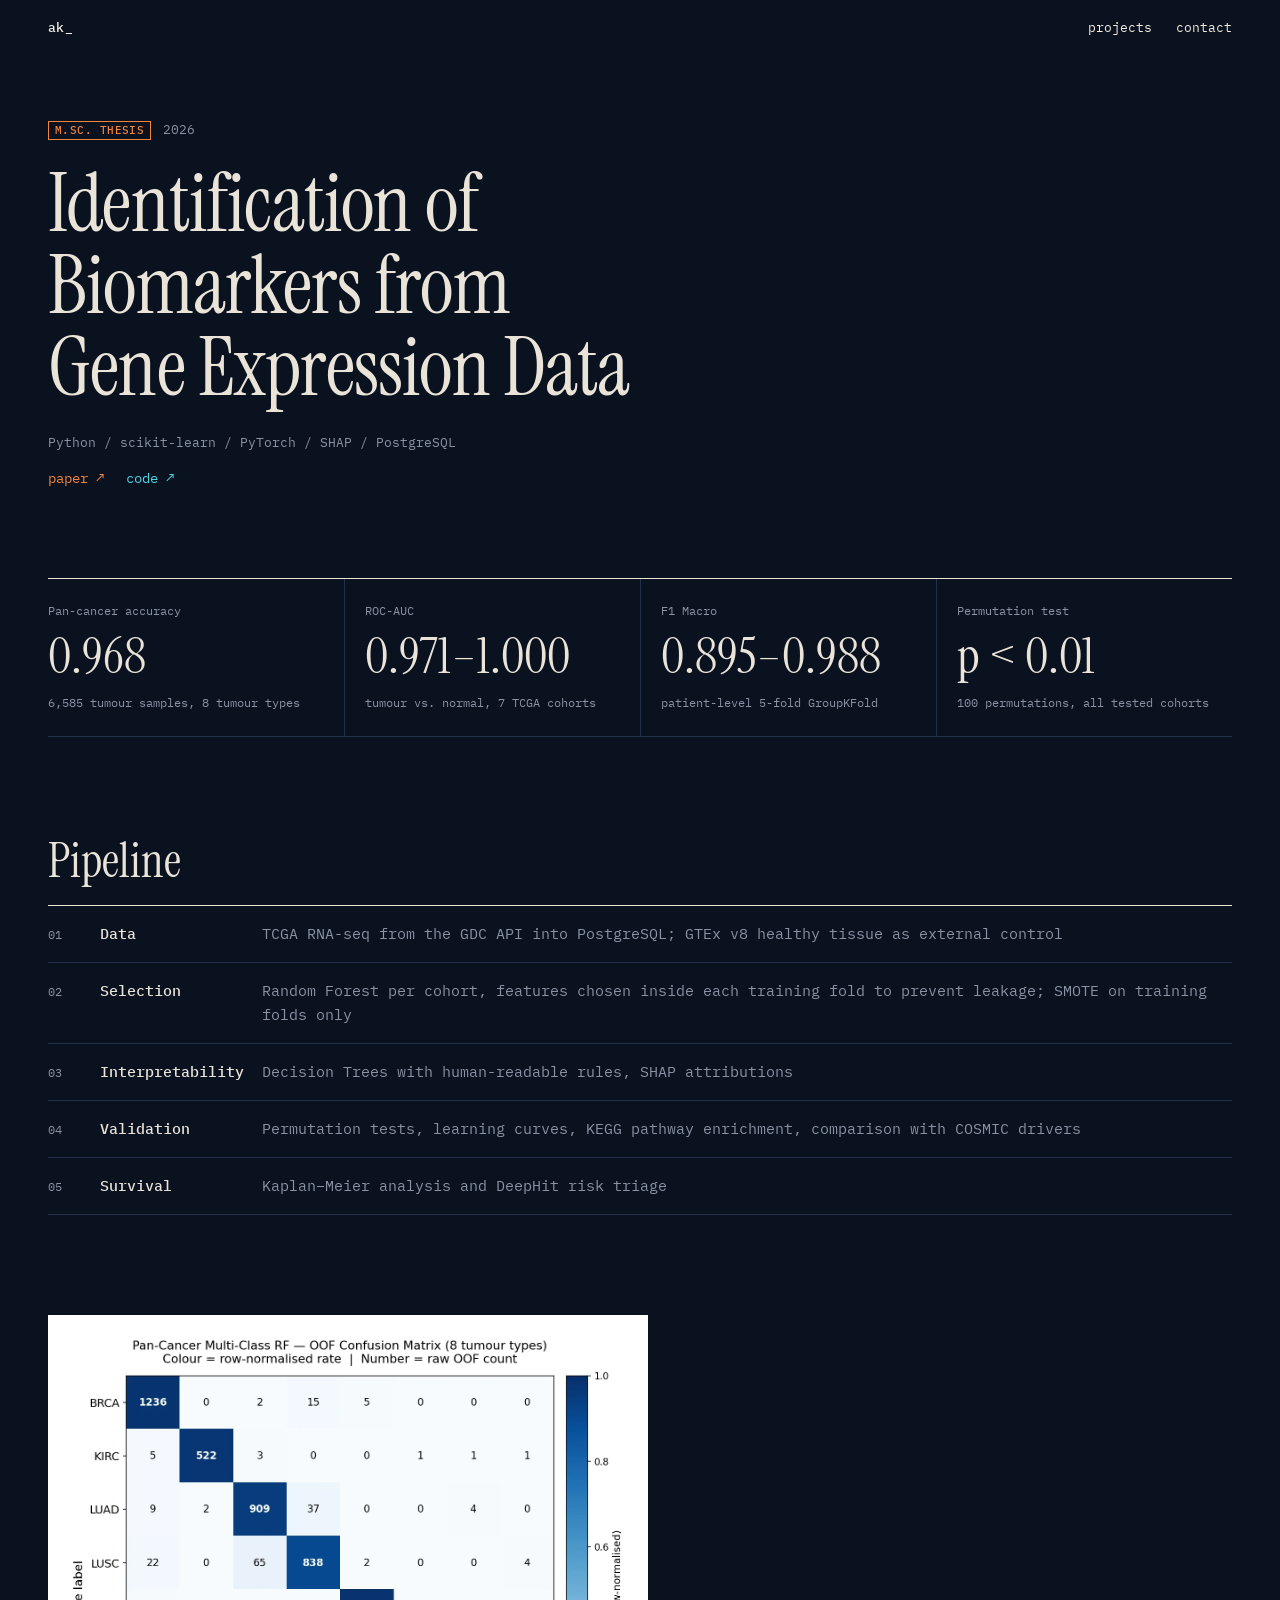
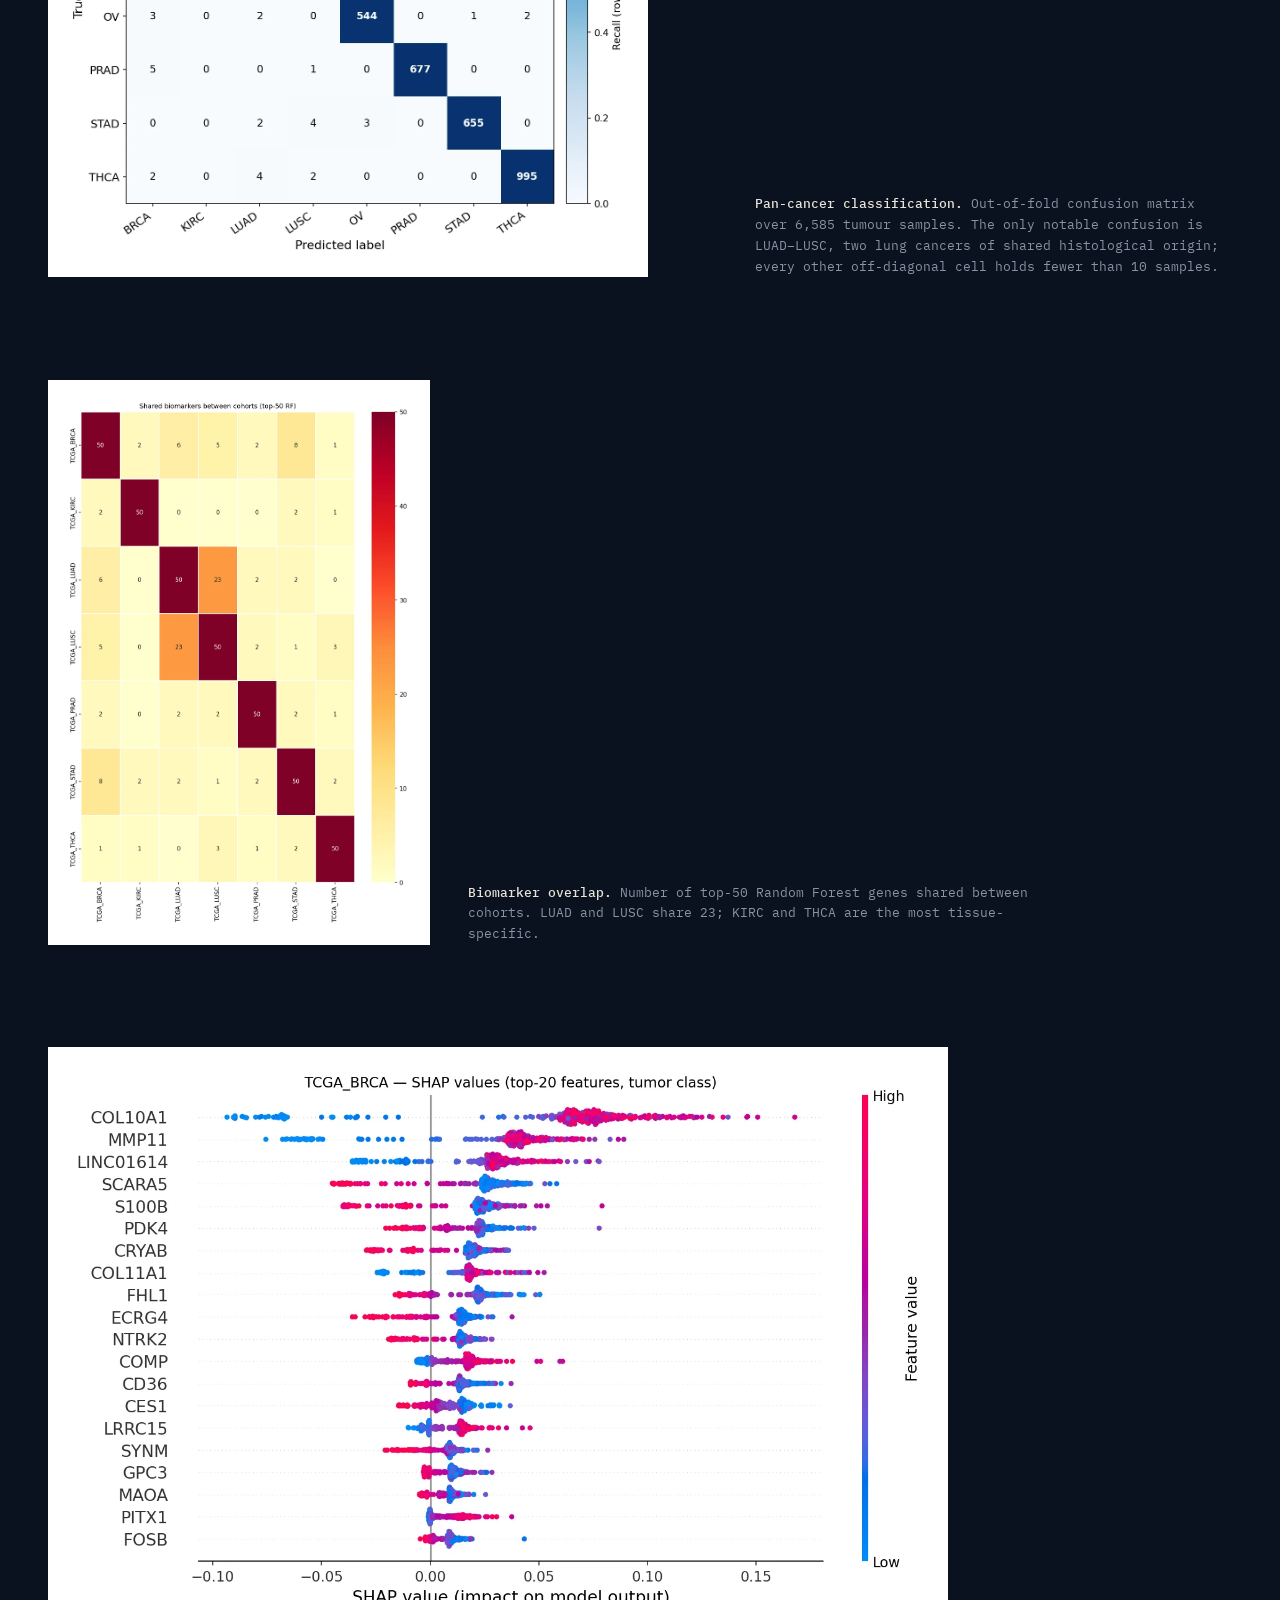
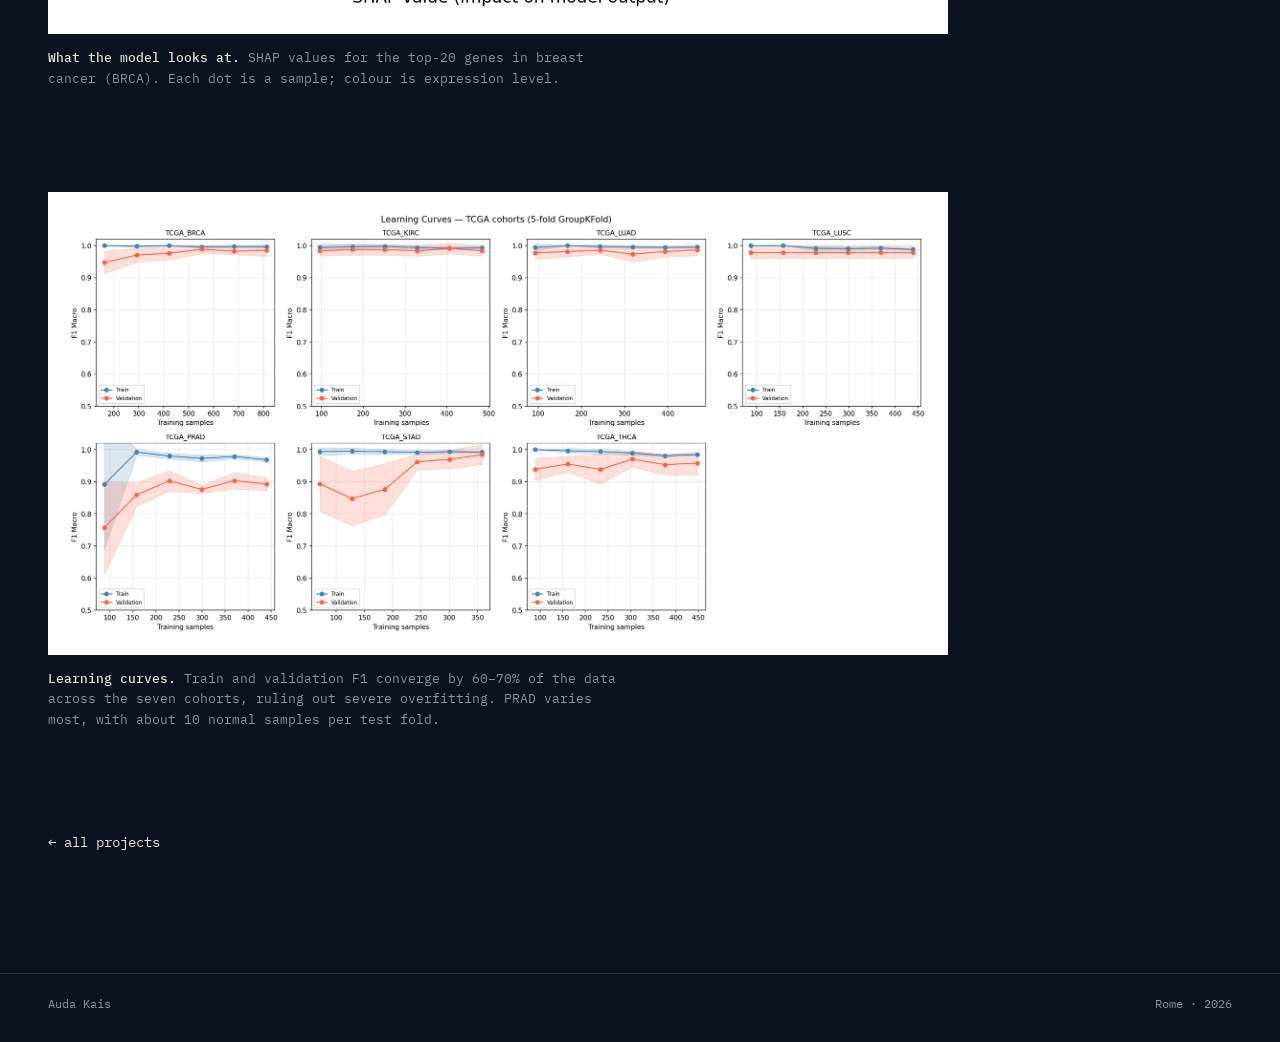
==== thesis.html @ 501d62e2 "Add thesis project page with figures" ====
<!doctype html>
<html lang="en">
<head>
  <meta charset="utf-8">
  <meta name="viewport" content="width=device-width, initial-scale=1">
  <title>Identification of Biomarkers from Gene Expression Data — Auda Kais</title>
  <meta name="description" content="M.Sc. thesis: machine-learning pipeline for cancer biomarker identification from TCGA RNA-seq data.">
  <link rel="preconnect" href="https://fonts.googleapis.com">
  <link rel="preconnect" href="https://fonts.gstatic.com" crossorigin>
  <link href="https://fonts.googleapis.com/css2?family=IBM+Plex+Mono:wght@400;500&family=Instrument+Serif:ital@0;1&display=swap" rel="stylesheet">
  <link rel="stylesheet" href="style.css">
</head>
<body class="sub">
  <header class="bar">
    <a class="bar__home" href="./">ak<span class="caret">_</span></a>
    <nav class="bar__nav">
      <a href="./#projects">projects</a>
      <a href="./#contact">contact</a>
    </nav>
  </header>

  <main class="case">
    <header class="case__head">
      <p class="case__kicker"><span class="prow__label">M.Sc. Thesis</span> 2026</p>
      <h1>Identification of Biomarkers from Gene Expression Data</h1>
      <p class="case__stack">Python / scikit-learn / PyTorch / SHAP / PostgreSQL</p>
      <p class="case__links">
        <a href="https://github.com/audakais/thesis/blob/main/Identification%20of%20Biomarkers%20from%20Gene%20Expression%20Data.pdf" target="_blank" rel="noopener">paper ↗</a>
        <a href="https://github.com/audakais/thesis" target="_blank" rel="noopener">code ↗</a>
      </p>
    </header>

    <dl class="stats">
      <div><dt>Pan-cancer accuracy</dt><dd>0.968</dd><span>6,585 tumour samples, 8 tumour types</span></div>
      <div><dt>ROC-AUC</dt><dd>0.971–1.000</dd><span>tumour vs. normal, 7 TCGA cohorts</span></div>
      <div><dt>F1 Macro</dt><dd>0.895–0.988</dd><span>patient-level 5-fold GroupKFold</span></div>
      <div><dt>Permutation test</dt><dd>p &lt; 0.01</dd><span>100 permutations, all tested cohorts</span></div>
    </dl>

    <section class="pipeline">
      <h2>Pipeline</h2>
      <ol>
        <li><b>Data</b><span>TCGA RNA-seq from the GDC API into PostgreSQL; GTEx v8 healthy tissue as external control</span></li>
        <li><b>Selection</b><span>Random Forest per cohort, features chosen inside each training fold to prevent leakage; SMOTE on training folds only</span></li>
        <li><b>Interpretability</b><span>Decision Trees with human-readable rules, SHAP attributions</span></li>
        <li><b>Validation</b><span>Permutation tests, learning curves, KEGG pathway enrichment, comparison with COSMIC drivers</span></li>
        <li><b>Survival</b><span>Kaplan–Meier analysis and DeepHit risk triage</span></li>
      </ol>
    </section>

    <section class="figs">
      <figure class="fig fig--side">
        <img src="assets/thesis/pancancer-confusion.webp" alt="8x8 pan-cancer confusion matrix" width="1264" height="1179" loading="lazy">
        <figcaption>
          <b>Pan-cancer classification.</b> Out-of-fold confusion matrix over 6,585 tumour samples.
          The only notable confusion is LUAD–LUSC, two lung cancers of shared histological origin;
          every other off-diagonal cell holds fewer than 10 samples.
        </figcaption>
      </figure>

      <figure class="fig fig--side fig--narrow">
        <img src="assets/thesis/biomarker-overlap.webp" alt="Shared top-50 biomarkers between cohorts" width="909" height="1394" loading="lazy">
        <figcaption>
          <b>Biomarker overlap.</b> Number of top-50 Random Forest genes shared between cohorts.
          LUAD and LUSC share 23; KIRC and THCA are the most tissue-specific.
        </figcaption>
      </figure>

      <figure class="fig fig--wide">
        <img src="assets/thesis/shap-brca.webp" alt="SHAP beeswarm plot, breast cancer, top 20 genes" width="1390" height="884" loading="lazy">
        <figcaption>
          <b>What the model looks at.</b> SHAP values for the top-20 genes in breast cancer (BRCA).
          Each dot is a sample; colour is expression level.
        </figcaption>
      </figure>

      <figure class="fig fig--wide">
        <img src="assets/thesis/learning-curves.webp" alt="Learning curves for seven TCGA cohorts" width="1800" height="887" loading="lazy">
        <figcaption>
          <b>Learning curves.</b> Train and validation F1 converge by 60–70% of the data across the seven cohorts,
          ruling out severe overfitting. PRAD varies most, with about 10 normal samples per test fold.
        </figcaption>
      </figure>
    </section>

    <p class="case__back"><a href="./#projects">← all projects</a></p>
  </main>

  <footer class="foot">
    <span>Auda Kais</span>
    <span>Rome · 2026</span>
  </footer>
</body>
</html>
---- style.css ----
:root {
  --bg: #0a1220;
  --bg-2: #0f1a2c;
  --text: #e9e3d8;      /* travertine */
  --muted: #8a93a3;
  --line: #22304a;
  --orange: #f2853a;
  --cyan: #4fd6e0;
  --serif: "Instrument Serif", Georgia, serif;
  --mono: "IBM Plex Mono", ui-monospace, Consolas, monospace;
  --pad: clamp(16px, 4vw, 48px);
}

* { box-sizing: border-box; margin: 0; padding: 0; }
html { scroll-behavior: smooth; }
body {
  background: var(--bg);
  color: var(--text);
  font: 400 15px/1.6 var(--mono);
  -webkit-font-smoothing: antialiased;
}
a { color: inherit; text-decoration: none; }
img { display: block; max-width: 100%; }
::selection { background: var(--orange); color: var(--bg); }

/* --- top bar ----------------------------------------------------------- */
.bar {
  position: fixed; inset: 0 0 auto 0; z-index: 10;
  display: flex; justify-content: space-between; align-items: center;
  padding: 18px var(--pad);
  mix-blend-mode: difference;
  color: #fff;
  font-size: 13px;
}
.bar__home { font-weight: 500; letter-spacing: .02em; }
.caret { animation: blink 1.1s steps(1) infinite; }
.bar__nav { display: flex; gap: 24px; }
.bar__nav a:hover { text-decoration: underline; text-underline-offset: 4px; }
@keyframes blink { 50% { opacity: 0; } }

/* --- hero ------------------------------------------------------------ */
.hero {
  position: relative;
  height: 100svh; min-height: 560px;
  overflow: hidden;
  display: flex; flex-direction: column; justify-content: flex-end;
  padding: var(--pad);
}
.hero__img {
  position: absolute; inset: 0;
  width: 100%; height: 100%; object-fit: cover; object-position: 35% center;
}
.hero__shade {
  position: absolute; inset: 0;
  background: linear-gradient(to top, var(--bg) 2%, rgba(10,18,32,.55) 38%, rgba(10,18,32,.1) 70%);
}
.hero__code {
  position: absolute; top: 96px; left: var(--pad);
  font: 400 13px/1.7 var(--mono);
  color: var(--cyan);
  white-space: pre-wrap;
  max-width: calc(100% - 2 * var(--pad));
  text-shadow: 0 0 12px rgba(79,214,224,.35);
}
.hero__text { position: relative; }
.hero h1 {
  font: 400 clamp(64px, 14vw, 200px)/.88 var(--serif);
  letter-spacing: -.02em;
}
.hero__role { margin-top: 18px; color: var(--muted); font-size: 14px; }
.hero__coords {
  position: absolute; right: var(--pad); bottom: var(--pad);
  font-size: 12px; color: var(--orange);
  writing-mode: vertical-rl; transform: rotate(180deg);
}
.corner { position: absolute; width: 28px; height: 28px; border-color: var(--cyan); border-style: solid; opacity: .7; }
.corner { top: 72px; right: var(--pad); border-width: 1px 1px 0 0; }

/* --- projects -------------------------------------------------------- */
.projects { padding: clamp(72px, 12vw, 160px) var(--pad); }
.section-head {
  display: flex; align-items: baseline; justify-content: space-between;
  border-bottom: 1px solid var(--text);
  padding-bottom: 14px;
}
h2 { font: 400 clamp(40px, 6vw, 72px)/1 var(--serif); }
.count { color: var(--orange); font-size: 13px; }

.plist { list-style: none; }
.prow {
  display: grid;
  grid-template-columns: 48px 1.2fr 1.4fr 70px auto;
  align-items: baseline;
  gap: 16px;
  padding: 26px 0;
  border-bottom: 1px solid var(--line);
  transition: background .25s, padding .25s;
}
.prow:hover { background: var(--bg-2); padding-left: 12px; padding-right: 12px; }
.prow__n { color: var(--muted); font-size: 12px; }
.prow__title { font: 400 clamp(26px, 3vw, 38px)/1.1 var(--serif); }
.prow__stack { color: var(--muted); font-size: 13px; }
.prow__label { font: 500 11px/1 var(--mono); color: var(--orange); border: 1px solid var(--orange); padding: 3px 6px; vertical-align: middle; margin-left: 8px; letter-spacing: .04em; text-transform: uppercase; white-space: nowrap; }
.prow__year { color: var(--muted); font-size: 13px; }
.prow__links { display: flex; gap: 18px; font-size: 13px; justify-self: end; }
.prow__links a { color: var(--cyan); }
.prow__links a:first-child:not(:only-child) { color: var(--orange); }
.prow__links a:hover { text-decoration: underline; text-underline-offset: 4px; }
.prow__desc { grid-column: 2 / -1; color: var(--muted); max-width: 60ch; }

/* --- image band --------------------------------------------------- */
.band { position: relative; height: clamp(260px, 50vw, 620px); overflow: hidden; }
.band img { width: 100%; height: 100%; object-fit: cover; }

/* --- contact --------------------------------------------------------- */
.contact {
  display: grid; grid-template-columns: 1fr minmax(240px, 34%);
  gap: var(--pad);
  padding: clamp(72px, 12vw, 160px) var(--pad);
  align-items: end;
}
.contact ul { list-style: none; margin-top: 40px; border-top: 1px solid var(--text); }
.contact li {
  display: grid; grid-template-columns: 120px 1fr;
  padding: 18px 0; border-bottom: 1px solid var(--line);
}
.contact li span { color: var(--muted); font-size: 13px; }
.contact li a { font: 400 clamp(20px, 2.4vw, 30px)/1.2 var(--serif); overflow-wrap: anywhere; }
.contact li a:hover { color: var(--orange); }
.contact__img { width: 100%; aspect-ratio: 9 / 14; object-fit: cover; }

/* --- footer ---------------------------------------------------------- */
.foot {
  display: flex; justify-content: space-between;
  padding: 20px var(--pad) 28px;
  color: var(--muted); font-size: 12px;
  border-top: 1px solid var(--line);
}

/* --- mobile ---------------------------------------------------------- */
@media (max-width: 760px) {
  .prow { grid-template-columns: 32px 1fr auto; row-gap: 6px; }
  .prow__stack { grid-column: 2 / 3; }
  .prow__year { grid-column: 3; grid-row: 1; justify-self: end; }
  .prow__links { grid-column: 2 / -1; justify-self: start; }
  .prow__desc { grid-column: 2 / -1; }
  .contact { grid-template-columns: 1fr; }
  .contact__img { aspect-ratio: 4 / 3; }
  .contact li { grid-template-columns: 1fr; gap: 2px; }
  .hero__coords { display: none; }
}
@media (prefers-reduced-motion: reduce) {
  html { scroll-behavior: auto; }
  .caret { animation: none; }
}

/* --- project page ---------------------------------------------------- */
.case { padding: 120px var(--pad) clamp(72px, 10vw, 120px); max-width: 1280px; margin: 0 auto; }
.case__kicker { display: flex; align-items: center; gap: 12px; color: var(--muted); font-size: 13px; }
.case__kicker .prow__label { margin-left: 0; }
.case h1 { font: 400 clamp(40px, 6.4vw, 88px)/1 var(--serif); letter-spacing: -.01em; margin-top: 22px; max-width: 16ch; }
.case__stack { margin-top: 24px; color: var(--muted); font-size: 13px; }
.case__links { display: flex; gap: 22px; margin-top: 14px; font-size: 14px; }
.case__links a { color: var(--cyan); }
.case__links a:first-child { color: var(--orange); }
.case__links a:hover, .case__back a:hover { text-decoration: underline; text-underline-offset: 4px; }

.stats {
  display: grid; grid-template-columns: repeat(4, 1fr);
  margin-top: clamp(48px, 7vw, 88px);
  border-top: 1px solid var(--text);
}
.stats > div { padding: 22px 20px 22px 0; border-bottom: 1px solid var(--line); }
.stats > div + div { padding-left: 20px; border-left: 1px solid var(--line); }
.stats dt { color: var(--muted); font-size: 12px; }
.stats dd { font: 400 clamp(34px, 4vw, 52px)/1.1 var(--serif); margin: 8px 0 6px; }
.stats span { color: var(--muted); font-size: 12px; }

.pipeline { margin-top: clamp(56px, 8vw, 100px); }
.pipeline h2, .figs h2 { font-size: clamp(32px, 4vw, 48px); }
.pipeline ol { list-style: none; counter-reset: s; margin-top: 20px; border-top: 1px solid var(--text); }
.pipeline li {
  counter-increment: s;
  display: grid; grid-template-columns: 40px 150px 1fr; gap: 12px;
  padding: 16px 0; border-bottom: 1px solid var(--line); color: var(--muted);
}
.pipeline li::before { content: counter(s, decimal-leading-zero); font-size: 12px; padding-top: 3px; }
.pipeline li b { font-weight: 500; color: var(--text); }

.figs { display: grid; gap: clamp(56px, 8vw, 110px); margin-top: clamp(56px, 8vw, 100px); }
.fig img { width: 100%; height: auto; background: #fff; padding: clamp(8px, 1.5vw, 20px); }
.fig--wide img { max-width: 900px; }
.fig--side img { max-width: 600px; }
.fig--side { display: grid; grid-template-columns: 7fr 5fr; gap: clamp(20px, 3vw, 48px); align-items: end; }
.fig--narrow { grid-template-columns: 4fr 8fr; }
.fig--side figcaption { margin-top: 0; }
.fig figcaption { margin-top: 14px; color: var(--muted); font-size: 13px; max-width: 72ch; }
.fig figcaption b { color: var(--text); font-weight: 500; }
.case__back { margin-top: clamp(56px, 8vw, 100px); font-size: 14px; }

.prow__title a:hover { color: var(--orange); }

@media (max-width: 760px) {
  .stats { grid-template-columns: 1fr 1fr; }
  .stats > div:nth-child(odd) { padding-left: 0; border-left: 0; }
  .pipeline li { grid-template-columns: 32px 1fr; }
  .pipeline li b { grid-column: 2; }
  .pipeline li { row-gap: 2px; }
  .pipeline li span { grid-column: 2; }
  .fig--side, .fig--narrow { grid-template-columns: 1fr; }
  .fig--side figcaption { margin-top: 0; }
}
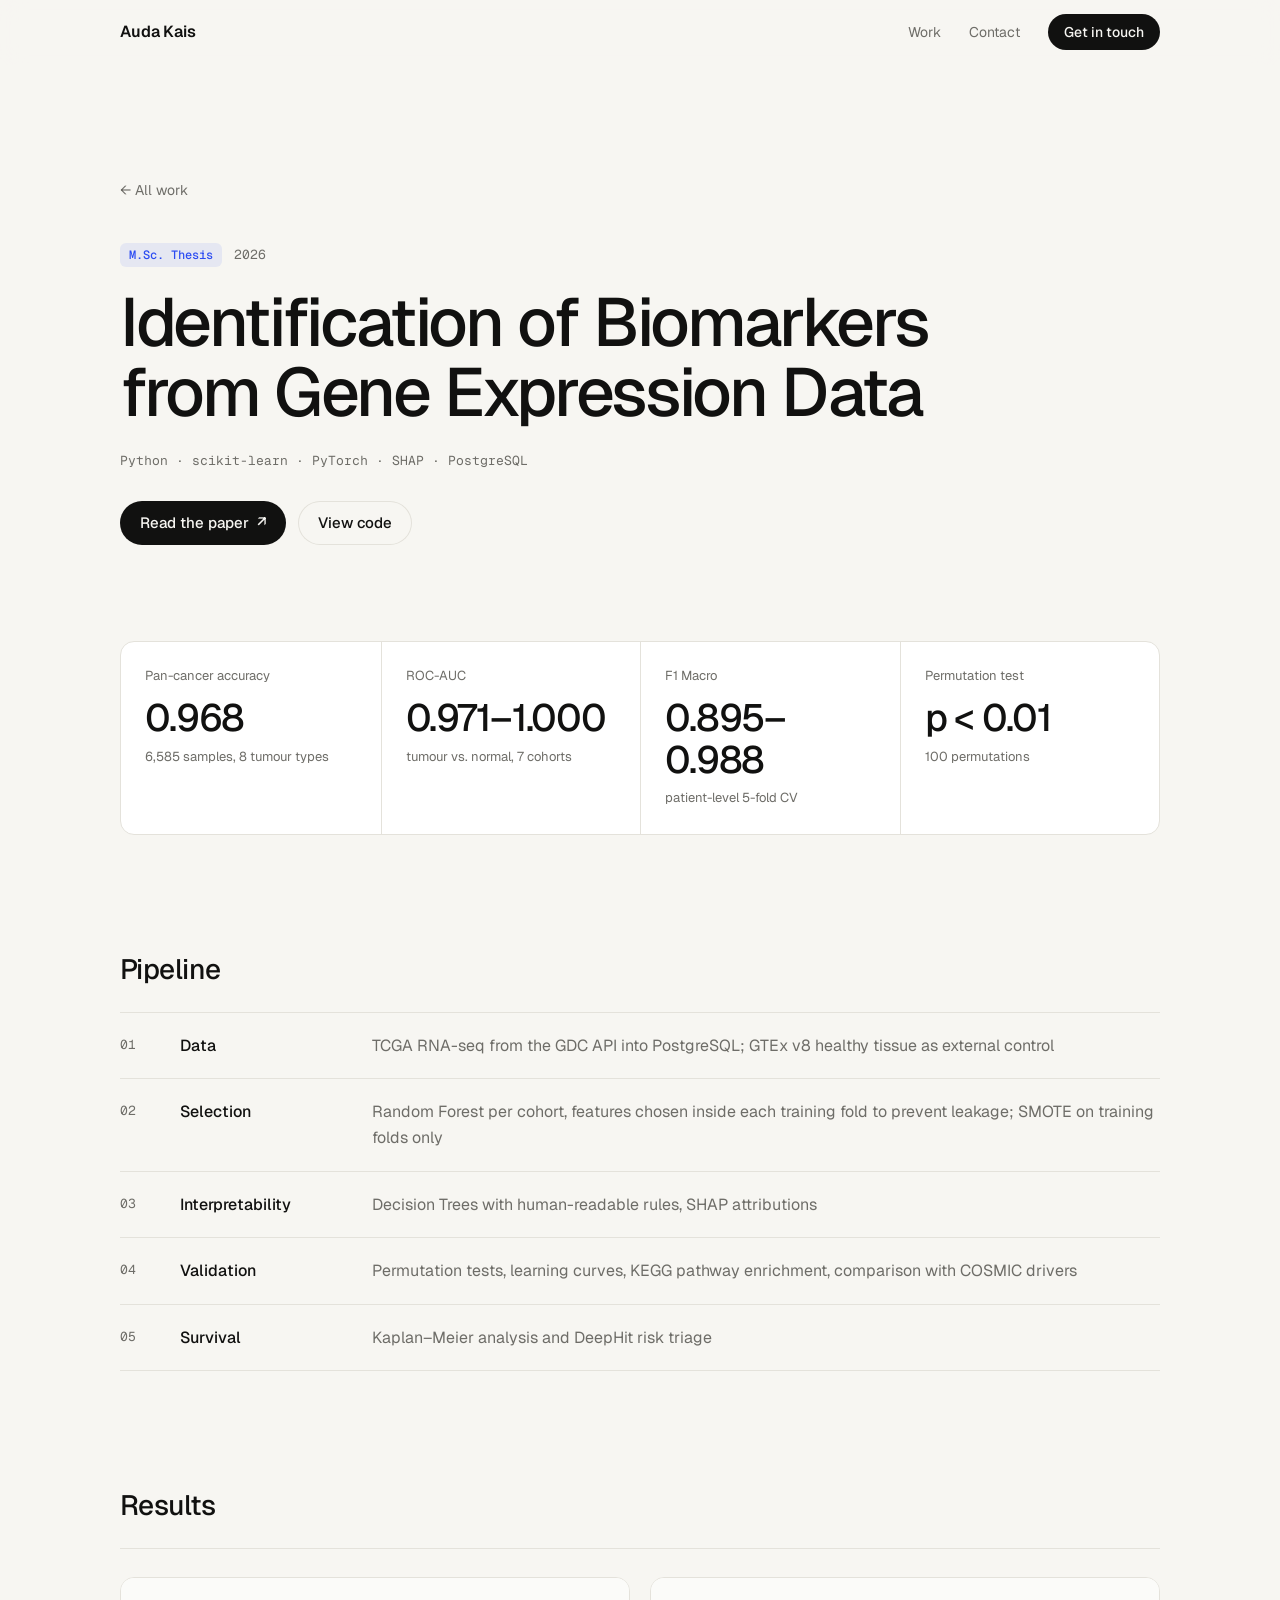
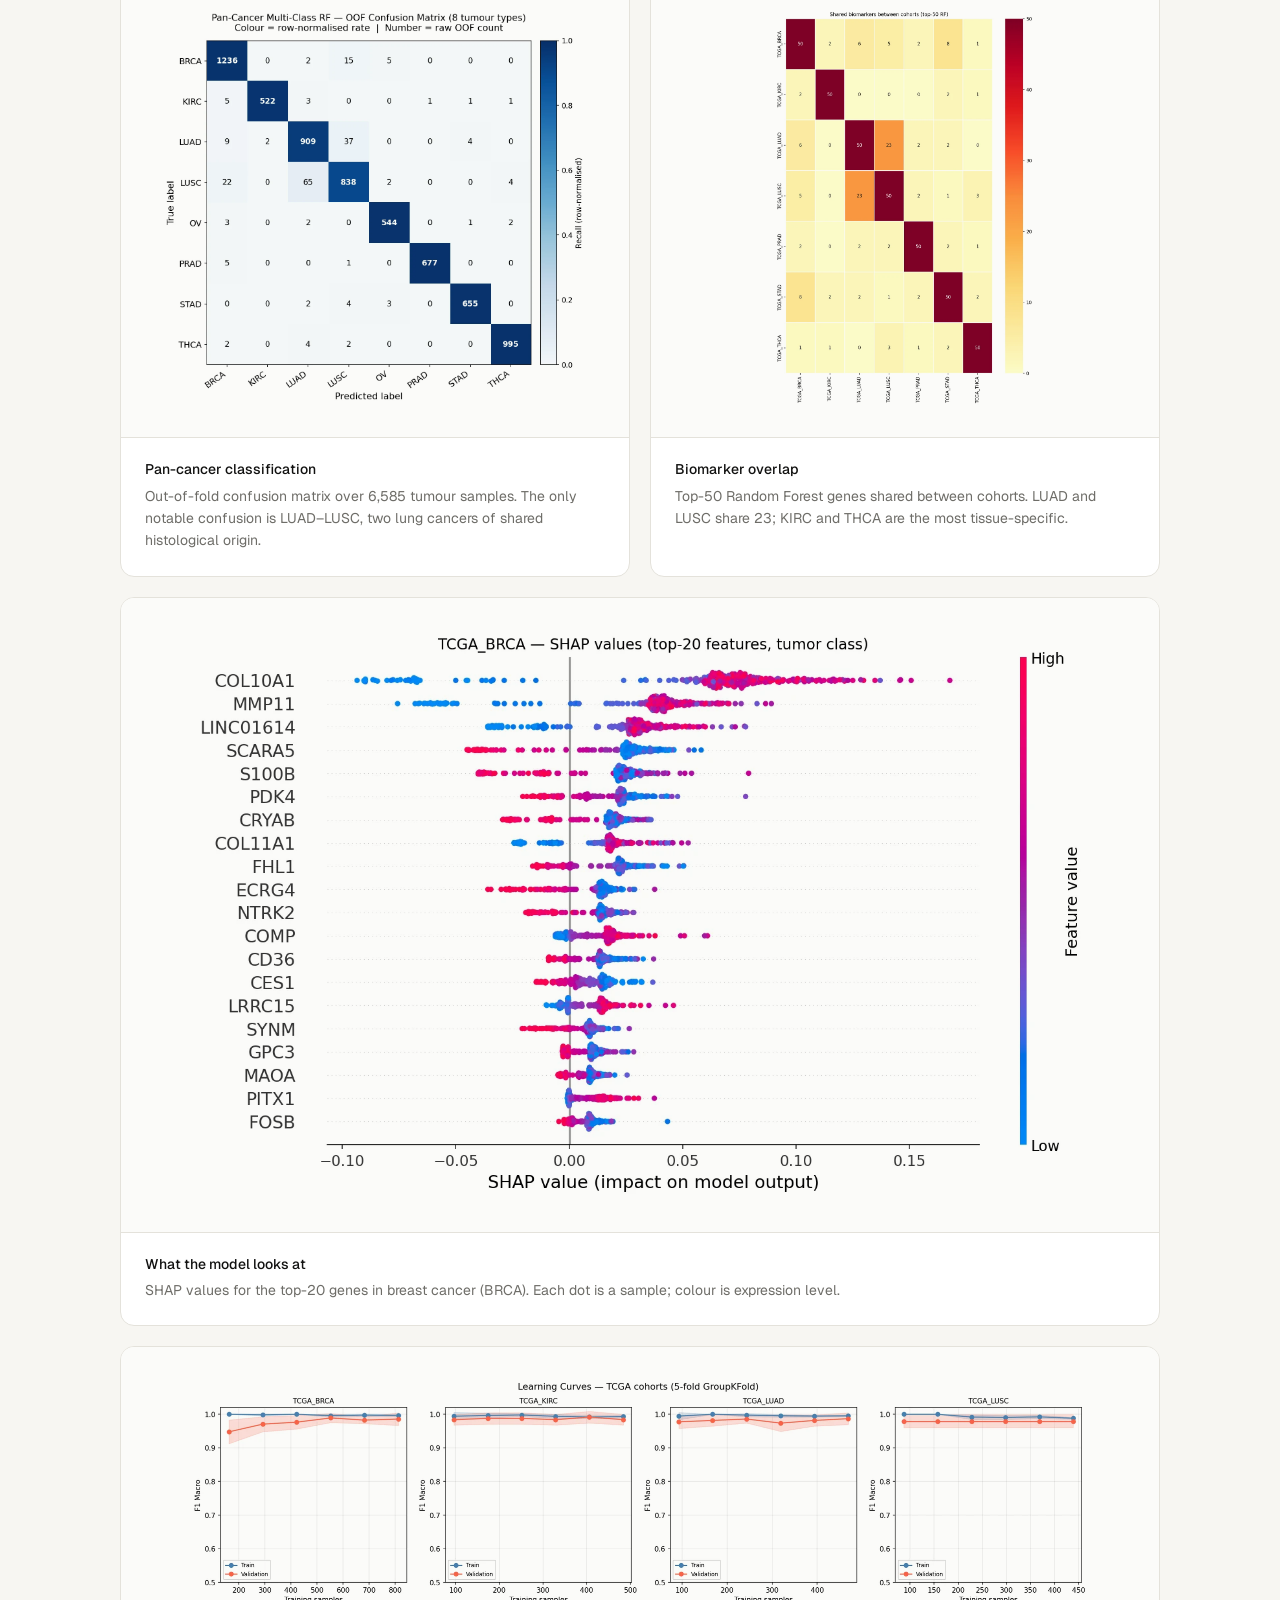
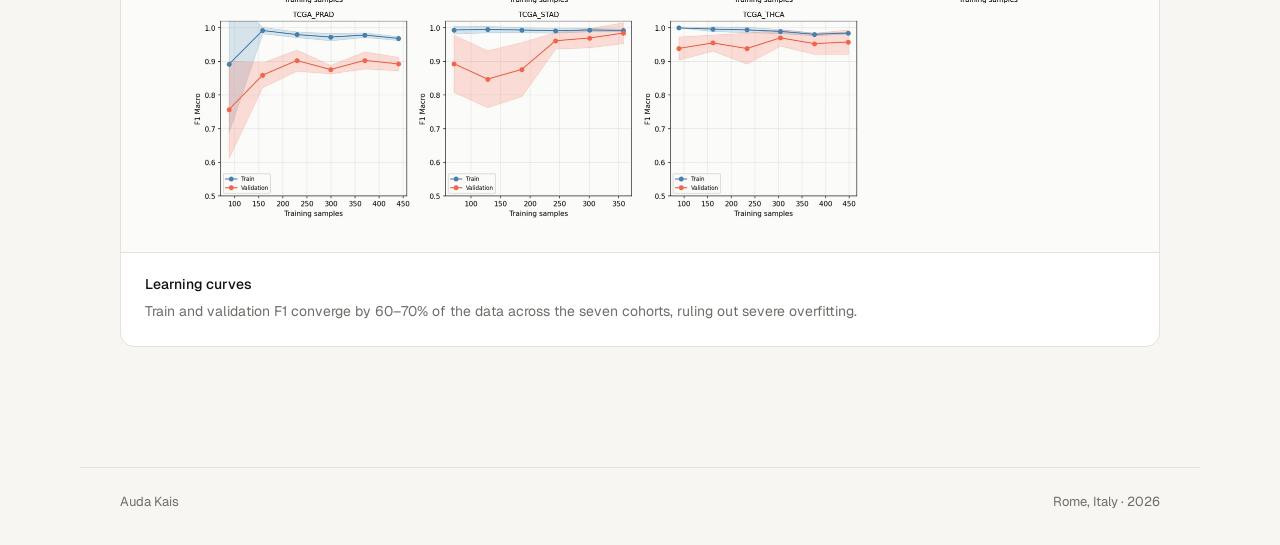
==== commit 0e9e36d3: "Redesign: light editorial layout, remove illustrations" ====
--- a/thesis.html
+++ b/thesis.html
@@ -7,39 +7,41 @@
   <meta name="description" content="M.Sc. thesis: machine-learning pipeline for cancer biomarker identification from TCGA RNA-seq data.">
   <link rel="preconnect" href="https://fonts.googleapis.com">
   <link rel="preconnect" href="https://fonts.gstatic.com" crossorigin>
-  <link href="https://fonts.googleapis.com/css2?family=IBM+Plex+Mono:wght@400;500&family=Instrument+Serif:ital@0;1&display=swap" rel="stylesheet">
+  <link href="https://fonts.googleapis.com/css2?family=Geist:wght@400;500;600&family=Geist+Mono:wght@400;500&display=swap" rel="stylesheet">
   <link rel="stylesheet" href="style.css">
 </head>
-<body class="sub">
-  <header class="bar">
-    <a class="bar__home" href="./">ak<span class="caret">_</span></a>
-    <nav class="bar__nav">
-      <a href="./#projects">projects</a>
-      <a href="./#contact">contact</a>
-    </nav>
+<body>
+  <header class="nav">
+    <div class="wrap nav__in">
+      <a class="nav__name" href="./">Auda Kais</a>
+      <nav class="nav__links">
+        <a href="./#work">Work</a>
+        <a href="./#contact">Contact</a>
+        <a class="btn btn--sm" href="https://www.linkedin.com/in/auda-kais" target="_blank" rel="noopener">Get in touch</a>
+      </nav>
+    </div>
   </header>
 
-  <main class="case">
-    <header class="case__head">
-      <p class="case__kicker"><span class="prow__label">M.Sc. Thesis</span> 2026</p>
-      <h1>Identification of Biomarkers from Gene Expression Data</h1>
-      <p class="case__stack">Python / scikit-learn / PyTorch / SHAP / PostgreSQL</p>
-      <p class="case__links">
-        <a href="https://github.com/audakais/thesis/blob/main/Identification%20of%20Biomarkers%20from%20Gene%20Expression%20Data.pdf" target="_blank" rel="noopener">paper ↗</a>
-        <a href="https://github.com/audakais/thesis" target="_blank" rel="noopener">code ↗</a>
-      </p>
-    </header>
+  <main class="case wrap">
+    <a class="back" href="./#work">← All work</a>
+    <p class="case__meta"><span class="tag">M.Sc. Thesis</span><span>2026</span></p>
+    <h1>Identification of Biomarkers from Gene Expression Data</h1>
+    <p class="case__stack">Python · scikit-learn · PyTorch · SHAP · PostgreSQL</p>
+    <div class="case__cta">
+      <a class="btn" href="https://github.com/audakais/thesis/blob/main/Identification%20of%20Biomarkers%20from%20Gene%20Expression%20Data.pdf" target="_blank" rel="noopener">Read the paper <span aria-hidden="true">↗</span></a>
+      <a class="btn btn--ghost" href="https://github.com/audakais/thesis" target="_blank" rel="noopener">View code</a>
+    </div>
 
     <dl class="stats">
-      <div><dt>Pan-cancer accuracy</dt><dd>0.968</dd><span>6,585 tumour samples, 8 tumour types</span></div>
-      <div><dt>ROC-AUC</dt><dd>0.971–1.000</dd><span>tumour vs. normal, 7 TCGA cohorts</span></div>
-      <div><dt>F1 Macro</dt><dd>0.895–0.988</dd><span>patient-level 5-fold GroupKFold</span></div>
-      <div><dt>Permutation test</dt><dd>p &lt; 0.01</dd><span>100 permutations, all tested cohorts</span></div>
+      <div><dt>Pan-cancer accuracy</dt><dd>0.968</dd><span>6,585 samples, 8 tumour types</span></div>
+      <div><dt>ROC-AUC</dt><dd>0.971–1.000</dd><span>tumour vs. normal, 7 cohorts</span></div>
+      <div><dt>F1 Macro</dt><dd>0.895–0.988</dd><span>patient-level 5-fold CV</span></div>
+      <div><dt>Permutation test</dt><dd>p &lt; 0.01</dd><span>100 permutations</span></div>
     </dl>
 
-    <section class="pipeline">
+    <section class="block">
       <h2>Pipeline</h2>
-      <ol>
+      <ol class="steps">
         <li><b>Data</b><span>TCGA RNA-seq from the GDC API into PostgreSQL; GTEx v8 healthy tissue as external control</span></li>
         <li><b>Selection</b><span>Random Forest per cohort, features chosen inside each training fold to prevent leakage; SMOTE on training folds only</span></li>
         <li><b>Interpretability</b><span>Decision Trees with human-readable rules, SHAP attributions</span></li>
@@ -48,47 +50,48 @@
       </ol>
     </section>
 
-    <section class="figs">
-      <figure class="fig fig--side">
-        <img src="assets/thesis/pancancer-confusion.webp" alt="8x8 pan-cancer confusion matrix" width="1264" height="1179" loading="lazy">
-        <figcaption>
-          <b>Pan-cancer classification.</b> Out-of-fold confusion matrix over 6,585 tumour samples.
-          The only notable confusion is LUAD–LUSC, two lung cancers of shared histological origin;
-          every other off-diagonal cell holds fewer than 10 samples.
-        </figcaption>
-      </figure>
+    <section class="block">
+      <h2>Results</h2>
+      <div class="figs">
+        <figure class="fig">
+          <div class="fig__img"><img src="assets/thesis/pancancer-confusion.webp" alt="8x8 pan-cancer confusion matrix" width="1264" height="1179" loading="lazy"></div>
+          <figcaption>
+            <b>Pan-cancer classification</b>
+            Out-of-fold confusion matrix over 6,585 tumour samples. The only notable confusion is LUAD–LUSC,
+            two lung cancers of shared histological origin.
+          </figcaption>
+        </figure>
 
-      <figure class="fig fig--side fig--narrow">
-        <img src="assets/thesis/biomarker-overlap.webp" alt="Shared top-50 biomarkers between cohorts" width="909" height="1394" loading="lazy">
-        <figcaption>
-          <b>Biomarker overlap.</b> Number of top-50 Random Forest genes shared between cohorts.
-          LUAD and LUSC share 23; KIRC and THCA are the most tissue-specific.
-        </figcaption>
-      </figure>
+        <figure class="fig">
+          <div class="fig__img"><img src="assets/thesis/biomarker-overlap.webp" alt="Shared top-50 biomarkers between cohorts" width="909" height="1394" loading="lazy"></div>
+          <figcaption>
+            <b>Biomarker overlap</b>
+            Top-50 Random Forest genes shared between cohorts. LUAD and LUSC share 23; KIRC and THCA are the most tissue-specific.
+          </figcaption>
+        </figure>
 
-      <figure class="fig fig--wide">
-        <img src="assets/thesis/shap-brca.webp" alt="SHAP beeswarm plot, breast cancer, top 20 genes" width="1390" height="884" loading="lazy">
-        <figcaption>
-          <b>What the model looks at.</b> SHAP values for the top-20 genes in breast cancer (BRCA).
-          Each dot is a sample; colour is expression level.
-        </figcaption>
-      </figure>
+        <figure class="fig fig--wide">
+          <div class="fig__img"><img src="assets/thesis/shap-brca.webp" alt="SHAP beeswarm plot, breast cancer, top 20 genes" width="1390" height="884" loading="lazy"></div>
+          <figcaption>
+            <b>What the model looks at</b>
+            SHAP values for the top-20 genes in breast cancer (BRCA). Each dot is a sample; colour is expression level.
+          </figcaption>
+        </figure>
 
-      <figure class="fig fig--wide">
-        <img src="assets/thesis/learning-curves.webp" alt="Learning curves for seven TCGA cohorts" width="1800" height="887" loading="lazy">
-        <figcaption>
-          <b>Learning curves.</b> Train and validation F1 converge by 60–70% of the data across the seven cohorts,
-          ruling out severe overfitting. PRAD varies most, with about 10 normal samples per test fold.
-        </figcaption>
-      </figure>
+        <figure class="fig fig--wide">
+          <div class="fig__img"><img src="assets/thesis/learning-curves.webp" alt="Learning curves for seven TCGA cohorts" width="1800" height="887" loading="lazy"></div>
+          <figcaption>
+            <b>Learning curves</b>
+            Train and validation F1 converge by 60–70% of the data across the seven cohorts, ruling out severe overfitting.
+          </figcaption>
+        </figure>
+      </div>
     </section>
-
-    <p class="case__back"><a href="./#projects">← all projects</a></p>
   </main>
 
-  <footer class="foot">
+  <footer class="foot wrap">
     <span>Auda Kais</span>
-    <span>Rome · 2026</span>
+    <span>Rome, Italy · 2026</span>
   </footer>
 </body>
 </html>
--- a/style.css
+++ b/style.css
@@ -1,212 +1,203 @@
 :root {
-  --bg: #0a1220;
-  --bg-2: #0f1a2c;
-  --text: #e9e3d8;      /* travertine */
-  --muted: #8a93a3;
-  --line: #22304a;
-  --orange: #f2853a;
-  --cyan: #4fd6e0;
-  --serif: "Instrument Serif", Georgia, serif;
-  --mono: "IBM Plex Mono", ui-monospace, Consolas, monospace;
-  --pad: clamp(16px, 4vw, 48px);
+  --bg: #f7f6f2;
+  --surface: #ffffff;
+  --ink: #111110;
+  --muted: #6e6d68;
+  --line: #e4e2db;
+  --accent: #2b4bf2;
+  --sans: "Geist", -apple-system, "Segoe UI", system-ui, sans-serif;
+  --mono: "Geist Mono", ui-monospace, Consolas, monospace;
+  --pad: clamp(16px, 4vw, 40px);
+  --radius: 14px;
 }
 
 * { box-sizing: border-box; margin: 0; padding: 0; }
-html { scroll-behavior: smooth; }
+html { scroll-behavior: smooth; scroll-padding-top: 80px; }
 body {
   background: var(--bg);
-  color: var(--text);
-  font: 400 15px/1.6 var(--mono);
+  color: var(--ink);
+  font: 400 16px/1.6 var(--sans);
   -webkit-font-smoothing: antialiased;
+  text-rendering: optimizeLegibility;
 }
 a { color: inherit; text-decoration: none; }
 img { display: block; max-width: 100%; }
-::selection { background: var(--orange); color: var(--bg); }
-
-/* --- top bar ----------------------------------------------------------- */
-.bar {
-  position: fixed; inset: 0 0 auto 0; z-index: 10;
-  display: flex; justify-content: space-between; align-items: center;
-  padding: 18px var(--pad);
-  mix-blend-mode: difference;
-  color: #fff;
-  font-size: 13px;
-}
-.bar__home { font-weight: 500; letter-spacing: .02em; }
-.caret { animation: blink 1.1s steps(1) infinite; }
-.bar__nav { display: flex; gap: 24px; }
-.bar__nav a:hover { text-decoration: underline; text-underline-offset: 4px; }
-@keyframes blink { 50% { opacity: 0; } }
+::selection { background: var(--ink); color: var(--bg); }
+.wrap { width: 100%; max-width: 1120px; margin: 0 auto; padding-left: var(--pad); padding-right: var(--pad); }
+.muted { color: var(--muted); }
+
+/* --- nav ------------------------------------------------------------- */
+.nav {
+  position: sticky; top: 0; z-index: 10;
+  background: color-mix(in srgb, var(--bg) 82%, transparent);
+  backdrop-filter: saturate(160%) blur(12px);
+  -webkit-backdrop-filter: saturate(160%) blur(12px);
+  border-bottom: 1px solid transparent;
+}
+.nav__in { display: flex; align-items: center; justify-content: space-between; height: 64px; }
+.nav__name { font-weight: 600; letter-spacing: -.01em; }
+.nav__links { display: flex; align-items: center; gap: 28px; font-size: 14px; color: var(--muted); }
+.nav__links a:not(.btn):hover { color: var(--ink); }
+
+/* --- buttons --------------------------------------------------------- */
+.btn {
+  display: inline-flex; align-items: center; gap: 8px;
+  height: 44px; padding: 0 20px; border-radius: 999px;
+  background: var(--ink); color: var(--bg);
+  font-size: 15px; font-weight: 500;
+  transition: transform .2s, background .2s, box-shadow .2s;
+}
+.btn:hover { transform: translateY(-1px); box-shadow: 0 6px 20px -8px rgba(17,17,16,.5); }
+.btn span { transition: transform .2s; }
+.btn:hover span { transform: translateX(3px); }
+.btn--sm { height: 36px; padding: 0 16px; font-size: 14px; color: var(--bg) !important; }
+.btn--ghost { background: transparent; color: var(--ink); box-shadow: inset 0 0 0 1px var(--line); }
+.btn--ghost:hover { background: var(--surface); box-shadow: inset 0 0 0 1px var(--ink); }
 
 /* --- hero ------------------------------------------------------------ */
-.hero {
-  position: relative;
-  height: 100svh; min-height: 560px;
-  overflow: hidden;
-  display: flex; flex-direction: column; justify-content: flex-end;
-  padding: var(--pad);
-}
-.hero__img {
-  position: absolute; inset: 0;
-  width: 100%; height: 100%; object-fit: cover; object-position: 35% center;
-}
-.hero__shade {
-  position: absolute; inset: 0;
-  background: linear-gradient(to top, var(--bg) 2%, rgba(10,18,32,.55) 38%, rgba(10,18,32,.1) 70%);
-}
-.hero__code {
-  position: absolute; top: 96px; left: var(--pad);
-  font: 400 13px/1.7 var(--mono);
-  color: var(--cyan);
-  white-space: pre-wrap;
-  max-width: calc(100% - 2 * var(--pad));
-  text-shadow: 0 0 12px rgba(79,214,224,.35);
-}
-.hero__text { position: relative; }
-.hero h1 {
-  font: 400 clamp(64px, 14vw, 200px)/.88 var(--serif);
-  letter-spacing: -.02em;
-}
-.hero__role { margin-top: 18px; color: var(--muted); font-size: 14px; }
-.hero__coords {
-  position: absolute; right: var(--pad); bottom: var(--pad);
-  font-size: 12px; color: var(--orange);
-  writing-mode: vertical-rl; transform: rotate(180deg);
-}
-.corner { position: absolute; width: 28px; height: 28px; border-color: var(--cyan); border-style: solid; opacity: .7; }
-.corner { top: 72px; right: var(--pad); border-width: 1px 1px 0 0; }
-
-/* --- projects -------------------------------------------------------- */
-.projects { padding: clamp(72px, 12vw, 160px) var(--pad); }
+.hero { padding-top: clamp(72px, 14vw, 168px); padding-bottom: clamp(72px, 12vw, 140px); }
+.eyebrow {
+  display: inline-flex; align-items: center; gap: 8px;
+  font: 500 13px/1 var(--mono); color: var(--muted);
+  text-transform: uppercase; letter-spacing: .06em;
+}
+.eyebrow::before { content: ""; width: 6px; height: 6px; border-radius: 50%; background: var(--accent); }
+.hero__title {
+  margin-top: 28px; max-width: 17ch;
+  font-size: clamp(40px, 6.6vw, 80px); line-height: 1.02;
+  font-weight: 500; letter-spacing: -.035em;
+  text-wrap: balance;
+}
+.hero__role { margin-top: 28px; color: var(--muted); font-size: clamp(16px, 1.6vw, 18px); }
+.hero__cta { display: flex; flex-wrap: wrap; gap: 12px; margin-top: 40px; }
+
+/* --- work ------------------------------------------------------------ */
+.work { padding-bottom: clamp(80px, 12vw, 140px); }
 .section-head {
   display: flex; align-items: baseline; justify-content: space-between;
-  border-bottom: 1px solid var(--text);
-  padding-bottom: 14px;
-}
-h2 { font: 400 clamp(40px, 6vw, 72px)/1 var(--serif); }
-.count { color: var(--orange); font-size: 13px; }
-
-.plist { list-style: none; }
-.prow {
-  display: grid;
-  grid-template-columns: 48px 1.2fr 1.4fr 70px auto;
-  align-items: baseline;
-  gap: 16px;
-  padding: 26px 0;
-  border-bottom: 1px solid var(--line);
-  transition: background .25s, padding .25s;
-}
-.prow:hover { background: var(--bg-2); padding-left: 12px; padding-right: 12px; }
-.prow__n { color: var(--muted); font-size: 12px; }
-.prow__title { font: 400 clamp(26px, 3vw, 38px)/1.1 var(--serif); }
-.prow__stack { color: var(--muted); font-size: 13px; }
-.prow__label { font: 500 11px/1 var(--mono); color: var(--orange); border: 1px solid var(--orange); padding: 3px 6px; vertical-align: middle; margin-left: 8px; letter-spacing: .04em; text-transform: uppercase; white-space: nowrap; }
-.prow__year { color: var(--muted); font-size: 13px; }
-.prow__links { display: flex; gap: 18px; font-size: 13px; justify-self: end; }
-.prow__links a { color: var(--cyan); }
-.prow__links a:first-child:not(:only-child) { color: var(--orange); }
-.prow__links a:hover { text-decoration: underline; text-underline-offset: 4px; }
-.prow__desc { grid-column: 2 / -1; color: var(--muted); max-width: 60ch; }
-
-/* --- image band --------------------------------------------------- */
-.band { position: relative; height: clamp(260px, 50vw, 620px); overflow: hidden; }
-.band img { width: 100%; height: 100%; object-fit: cover; }
+  padding-bottom: 20px; margin-bottom: 28px; border-bottom: 1px solid var(--line);
+}
+h2 { font-size: clamp(22px, 2.4vw, 28px); font-weight: 500; letter-spacing: -.02em; }
+
+.cards { display: grid; gap: 20px; }
+.card {
+  background: var(--surface);
+  border: 1px solid var(--line);
+  border-radius: var(--radius);
+  overflow: hidden;
+  transition: border-color .25s, box-shadow .25s, transform .25s;
+}
+.card:hover { border-color: #d3d0c6; box-shadow: 0 24px 48px -28px rgba(17,17,16,.25); transform: translateY(-2px); }
+.card--feature { display: grid; grid-template-columns: 1fr 1.1fr; }
+.card__media {
+  background: #fbfbf9; border-right: 1px solid var(--line);
+  display: grid; place-items: center; padding: clamp(20px, 3vw, 40px);
+}
+.card__media img { width: 100%; max-width: 420px; mix-blend-mode: multiply; }
+.card__body { padding: clamp(24px, 3.2vw, 44px); display: flex; flex-direction: column; }
+.card__meta { display: flex; align-items: center; gap: 12px; font: 400 13px var(--mono); color: var(--muted); }
+.tag {
+  font: 500 12px/1 var(--mono); color: var(--accent);
+  background: color-mix(in srgb, var(--accent) 9%, transparent);
+  padding: 6px 9px; border-radius: 6px;
+}
+.card__title { margin-top: 18px; font-size: clamp(24px, 2.6vw, 32px); line-height: 1.15; font-weight: 500; letter-spacing: -.025em; }
+.card__link:hover { text-decoration: underline; text-decoration-thickness: 1px; text-underline-offset: 5px; }
+.card__desc { margin-top: 12px; color: var(--muted); }
+.card__stats { display: grid; grid-template-columns: repeat(3, 1fr); gap: 16px; margin-top: 32px; padding-top: 24px; border-top: 1px solid var(--line); }
+.card__stats b { display: block; font-size: clamp(24px, 2.4vw, 30px); font-weight: 500; letter-spacing: -.03em; }
+.card__stats span { font-size: 13px; color: var(--muted); }
+.card__stack { margin-top: 24px; font: 400 13px var(--mono); color: var(--muted); }
+.card__foot { margin-top: auto; padding-top: 32px; display: flex; align-items: center; justify-content: space-between; gap: 16px; flex-wrap: wrap; }
+.more { font-weight: 500; }
+.more span { display: inline-block; transition: transform .2s; }
+.more:hover span { transform: translateX(4px); }
+.card__ext { display: flex; gap: 18px; font-size: 14px; color: var(--muted); }
+.card__ext a:hover { color: var(--ink); }
 
 /* --- contact --------------------------------------------------------- */
-.contact {
-  display: grid; grid-template-columns: 1fr minmax(240px, 34%);
-  gap: var(--pad);
-  padding: clamp(72px, 12vw, 160px) var(--pad);
-  align-items: end;
-}
-.contact ul { list-style: none; margin-top: 40px; border-top: 1px solid var(--text); }
-.contact li {
-  display: grid; grid-template-columns: 120px 1fr;
-  padding: 18px 0; border-bottom: 1px solid var(--line);
-}
-.contact li span { color: var(--muted); font-size: 13px; }
-.contact li a { font: 400 clamp(20px, 2.4vw, 30px)/1.2 var(--serif); overflow-wrap: anywhere; }
-.contact li a:hover { color: var(--orange); }
-.contact__img { width: 100%; aspect-ratio: 9 / 14; object-fit: cover; }
+.contact { padding-bottom: clamp(80px, 12vw, 140px); }
+.contact__title { font-size: clamp(40px, 6vw, 72px); line-height: 1; letter-spacing: -.04em; }
+.contact__sub { margin-top: 18px; color: var(--muted); max-width: 46ch; }
+.contact__links { list-style: none; margin-top: 40px; border-top: 1px solid var(--line); }
+.contact__links a {
+  display: grid; grid-template-columns: 160px 1fr auto; align-items: center;
+  padding: 22px 0; border-bottom: 1px solid var(--line);
+  font-size: clamp(18px, 2vw, 22px); font-weight: 500; letter-spacing: -.01em;
+  transition: padding .25s;
+}
+.contact__links a .muted { font-size: 15px; font-weight: 400; }
+.contact__links a:hover { padding-left: 8px; }
+.contact__links a:hover span:last-child { color: var(--accent); }
 
 /* --- footer ---------------------------------------------------------- */
 .foot {
   display: flex; justify-content: space-between;
-  padding: 20px var(--pad) 28px;
-  color: var(--muted); font-size: 12px;
+  padding-top: 24px; padding-bottom: 32px;
   border-top: 1px solid var(--line);
-}
+  color: var(--muted); font-size: 13px;
+}
+
+/* --- case study page ------------------------------------------------- */
+.case { padding-top: clamp(56px, 9vw, 112px); padding-bottom: clamp(72px, 10vw, 120px); }
+.back { font-size: 14px; color: var(--muted); }
+.back:hover { color: var(--ink); }
+.case__meta { display: flex; align-items: center; gap: 12px; margin-top: 40px; font: 400 13px var(--mono); color: var(--muted); }
+.case h1 { margin-top: 20px; max-width: 20ch; font-size: clamp(36px, 5.6vw, 68px); line-height: 1.04; font-weight: 500; letter-spacing: -.035em; text-wrap: balance; }
+.case__stack { margin-top: 24px; font: 400 13px var(--mono); color: var(--muted); }
+.case__cta { display: flex; flex-wrap: wrap; gap: 12px; margin-top: 32px; }
+
+.stats {
+  display: grid; grid-template-columns: repeat(4, 1fr);
+  margin-top: clamp(56px, 8vw, 96px);
+  background: var(--surface); border: 1px solid var(--line); border-radius: var(--radius);
+}
+.stats > div { padding: 24px; }
+.stats > div + div { border-left: 1px solid var(--line); }
+.stats dt { font-size: 13px; color: var(--muted); }
+.stats dd { margin: 10px 0 4px; font-size: clamp(26px, 3vw, 38px); font-weight: 500; letter-spacing: -.03em; line-height: 1.1; }
+.stats span { font-size: 13px; color: var(--muted); }
+
+.block { margin-top: clamp(64px, 9vw, 112px); }
+.block > h2 { padding-bottom: 20px; border-bottom: 1px solid var(--line); }
+.steps { list-style: none; counter-reset: s; }
+.steps li {
+  counter-increment: s;
+  display: grid; grid-template-columns: 48px 180px 1fr; gap: 12px;
+  padding: 20px 0; border-bottom: 1px solid var(--line); color: var(--muted);
+}
+.steps li::before { content: counter(s, decimal-leading-zero); font: 400 13px/1.9 var(--mono); }
+.steps li b { font-weight: 500; color: var(--ink); }
+
+.figs { display: grid; grid-template-columns: 1fr 1fr; gap: 20px; margin-top: 28px; }
+.fig { background: var(--surface); border: 1px solid var(--line); border-radius: var(--radius); overflow: hidden; }
+.fig--wide { grid-column: 1 / -1; }
+.fig__img { background: #fbfbf9; border-bottom: 1px solid var(--line); padding: clamp(16px, 2.4vw, 32px); display: grid; place-items: center; }
+.fig__img img { width: 100%; height: auto; mix-blend-mode: multiply; }
+.fig--wide .fig__img img { max-width: 900px; }
+.fig:not(.fig--wide) .fig__img { height: clamp(300px, 40vw, 460px); display: flex; align-items: center; justify-content: center; }
+.fig:not(.fig--wide) .fig__img img { height: 100%; width: 100%; object-fit: contain; }
+.fig figcaption { padding: 20px 24px 24px; font-size: 14px; color: var(--muted); }
+.fig figcaption b { display: block; margin-bottom: 4px; color: var(--ink); font-weight: 500; }
 
 /* --- mobile ---------------------------------------------------------- */
-@media (max-width: 760px) {
-  .prow { grid-template-columns: 32px 1fr auto; row-gap: 6px; }
-  .prow__stack { grid-column: 2 / 3; }
-  .prow__year { grid-column: 3; grid-row: 1; justify-self: end; }
-  .prow__links { grid-column: 2 / -1; justify-self: start; }
-  .prow__desc { grid-column: 2 / -1; }
-  .contact { grid-template-columns: 1fr; }
-  .contact__img { aspect-ratio: 4 / 3; }
-  .contact li { grid-template-columns: 1fr; gap: 2px; }
-  .hero__coords { display: none; }
+@media (max-width: 820px) {
+  .card--feature { grid-template-columns: 1fr; }
+  .card__media { border-right: 0; border-bottom: 1px solid var(--line); }
+  .stats { grid-template-columns: 1fr 1fr; }
+  .stats > div:nth-child(3) { border-left: 0; }
+  .stats > div:nth-child(n+3) { border-top: 1px solid var(--line); }
+  .steps li { grid-template-columns: 36px 1fr; }
+  .steps li span { grid-column: 2; }
+  .figs { grid-template-columns: 1fr; }
+}
+@media (max-width: 560px) {
+  .nav__links a:not(.btn) { display: none; }
+  .card__stats { grid-template-columns: 1fr 1fr 1fr; gap: 10px; }
+  .contact__links a { grid-template-columns: 1fr auto; }
+  .contact__links a .muted { display: none; }
 }
 @media (prefers-reduced-motion: reduce) {
   html { scroll-behavior: auto; }
-  .caret { animation: none; }
-}
-
-/* --- project page ---------------------------------------------------- */
-.case { padding: 120px var(--pad) clamp(72px, 10vw, 120px); max-width: 1280px; margin: 0 auto; }
-.case__kicker { display: flex; align-items: center; gap: 12px; color: var(--muted); font-size: 13px; }
-.case__kicker .prow__label { margin-left: 0; }
-.case h1 { font: 400 clamp(40px, 6.4vw, 88px)/1 var(--serif); letter-spacing: -.01em; margin-top: 22px; max-width: 16ch; }
-.case__stack { margin-top: 24px; color: var(--muted); font-size: 13px; }
-.case__links { display: flex; gap: 22px; margin-top: 14px; font-size: 14px; }
-.case__links a { color: var(--cyan); }
-.case__links a:first-child { color: var(--orange); }
-.case__links a:hover, .case__back a:hover { text-decoration: underline; text-underline-offset: 4px; }
-
-.stats {
-  display: grid; grid-template-columns: repeat(4, 1fr);
-  margin-top: clamp(48px, 7vw, 88px);
-  border-top: 1px solid var(--text);
-}
-.stats > div { padding: 22px 20px 22px 0; border-bottom: 1px solid var(--line); }
-.stats > div + div { padding-left: 20px; border-left: 1px solid var(--line); }
-.stats dt { color: var(--muted); font-size: 12px; }
-.stats dd { font: 400 clamp(34px, 4vw, 52px)/1.1 var(--serif); margin: 8px 0 6px; }
-.stats span { color: var(--muted); font-size: 12px; }
-
-.pipeline { margin-top: clamp(56px, 8vw, 100px); }
-.pipeline h2, .figs h2 { font-size: clamp(32px, 4vw, 48px); }
-.pipeline ol { list-style: none; counter-reset: s; margin-top: 20px; border-top: 1px solid var(--text); }
-.pipeline li {
-  counter-increment: s;
-  display: grid; grid-template-columns: 40px 150px 1fr; gap: 12px;
-  padding: 16px 0; border-bottom: 1px solid var(--line); color: var(--muted);
-}
-.pipeline li::before { content: counter(s, decimal-leading-zero); font-size: 12px; padding-top: 3px; }
-.pipeline li b { font-weight: 500; color: var(--text); }
-
-.figs { display: grid; gap: clamp(56px, 8vw, 110px); margin-top: clamp(56px, 8vw, 100px); }
-.fig img { width: 100%; height: auto; background: #fff; padding: clamp(8px, 1.5vw, 20px); }
-.fig--wide img { max-width: 900px; }
-.fig--side img { max-width: 600px; }
-.fig--side { display: grid; grid-template-columns: 7fr 5fr; gap: clamp(20px, 3vw, 48px); align-items: end; }
-.fig--narrow { grid-template-columns: 4fr 8fr; }
-.fig--side figcaption { margin-top: 0; }
-.fig figcaption { margin-top: 14px; color: var(--muted); font-size: 13px; max-width: 72ch; }
-.fig figcaption b { color: var(--text); font-weight: 500; }
-.case__back { margin-top: clamp(56px, 8vw, 100px); font-size: 14px; }
-
-.prow__title a:hover { color: var(--orange); }
-
-@media (max-width: 760px) {
-  .stats { grid-template-columns: 1fr 1fr; }
-  .stats > div:nth-child(odd) { padding-left: 0; border-left: 0; }
-  .pipeline li { grid-template-columns: 32px 1fr; }
-  .pipeline li b { grid-column: 2; }
-  .pipeline li { row-gap: 2px; }
-  .pipeline li span { grid-column: 2; }
-  .fig--side, .fig--narrow { grid-template-columns: 1fr; }
-  .fig--side figcaption { margin-top: 0; }
-}
+  * { transition: none !important; }
+}
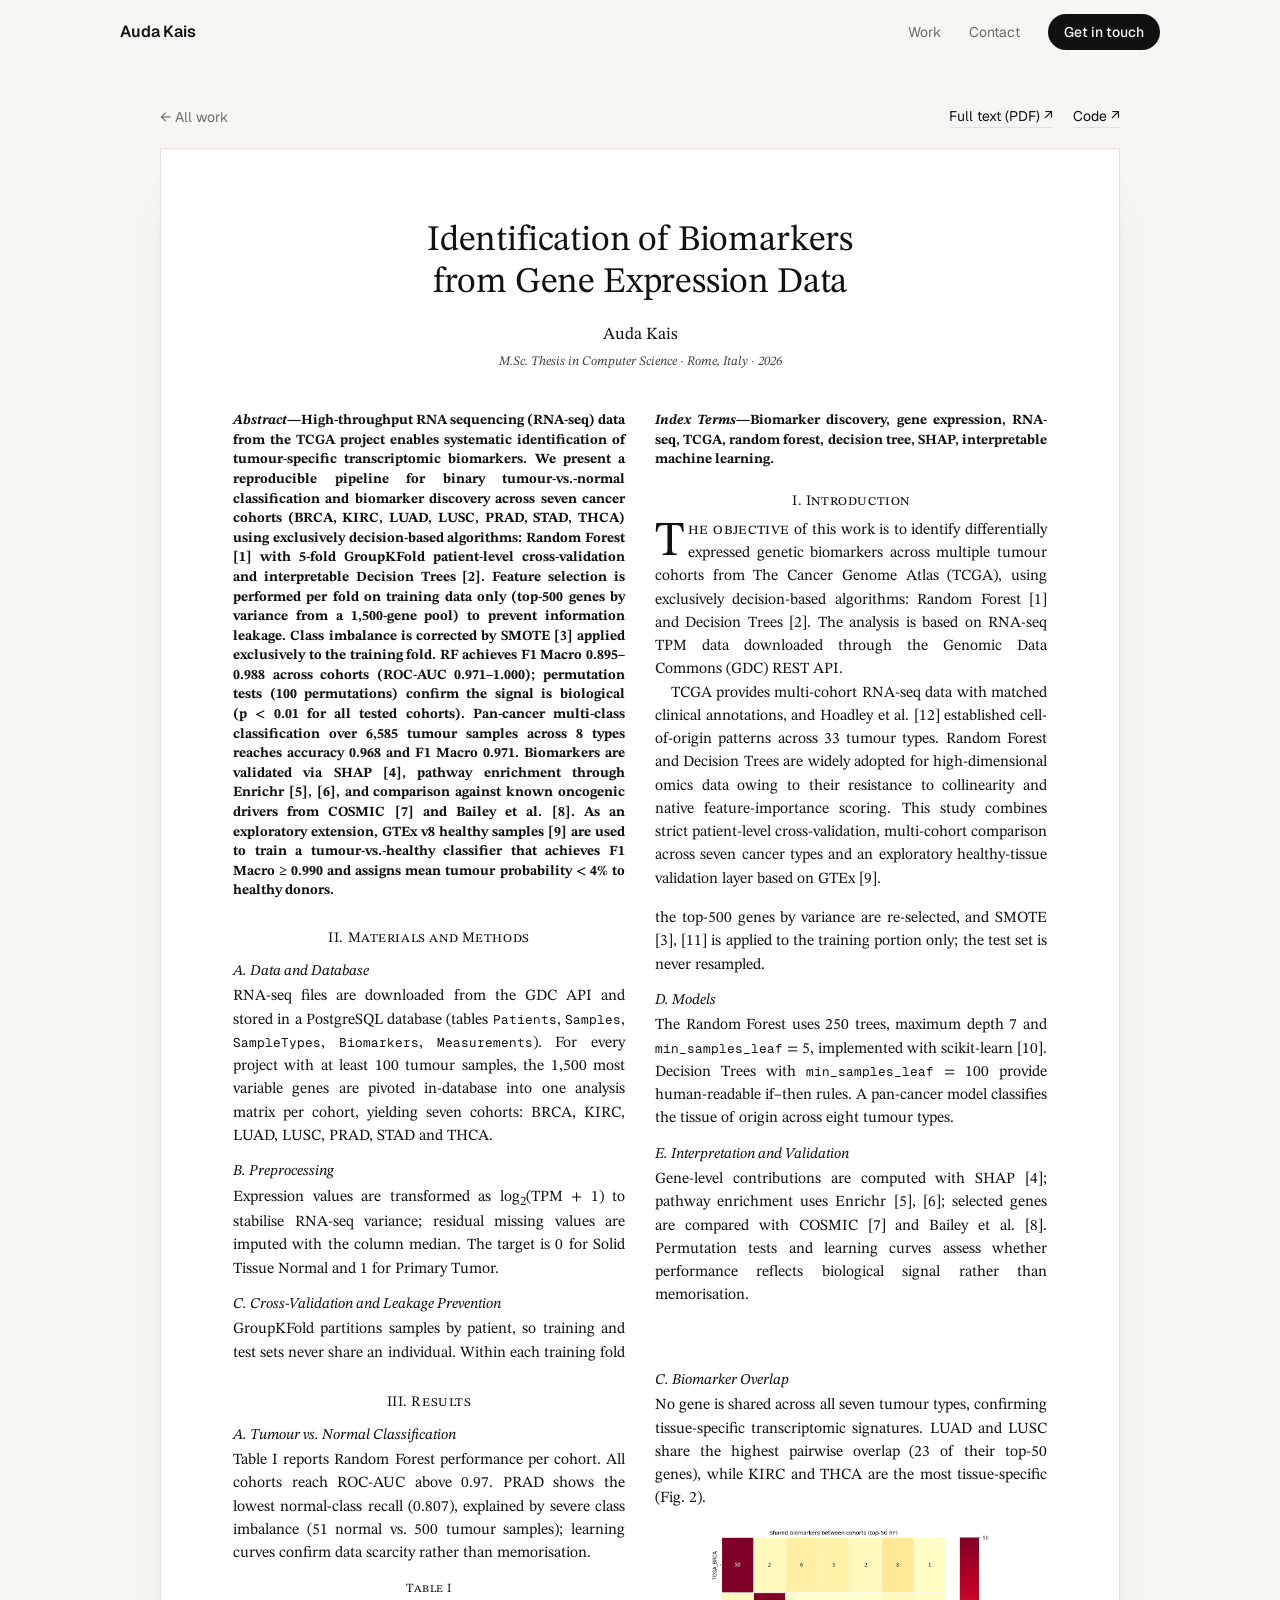
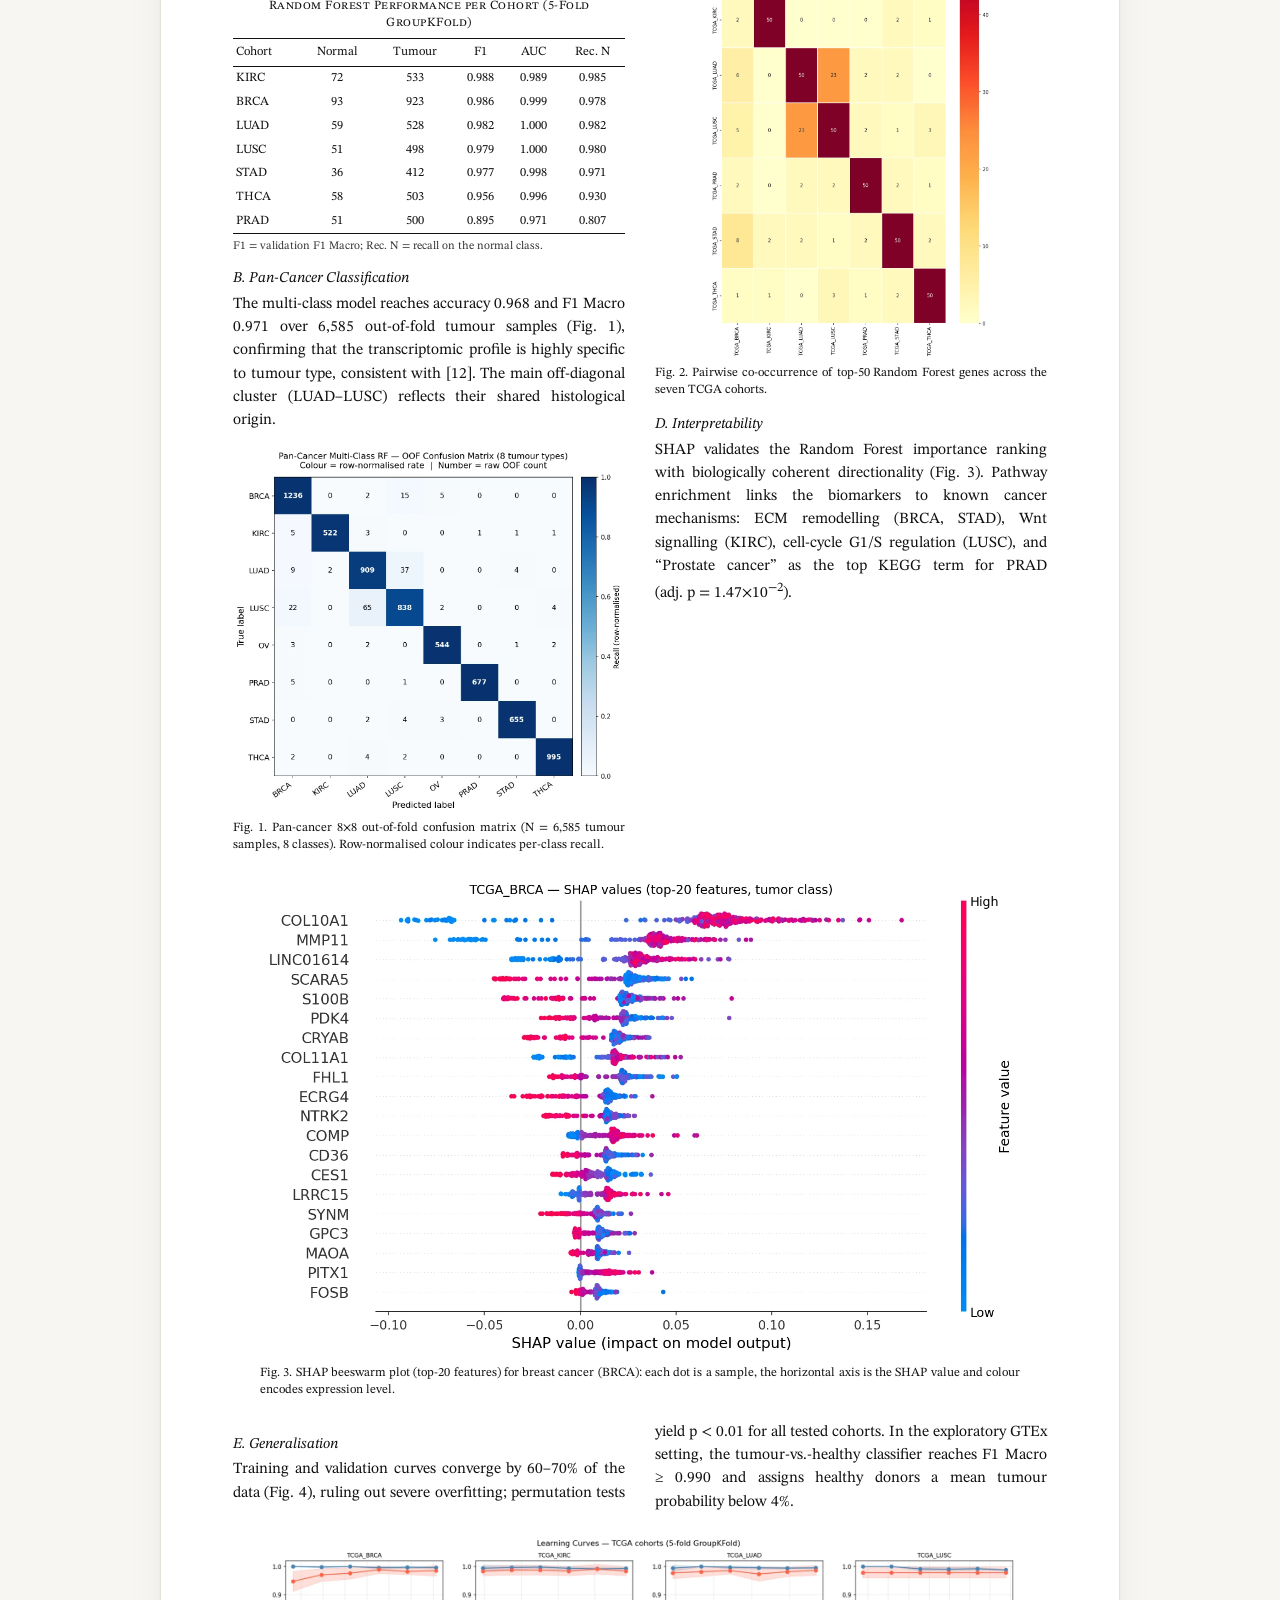
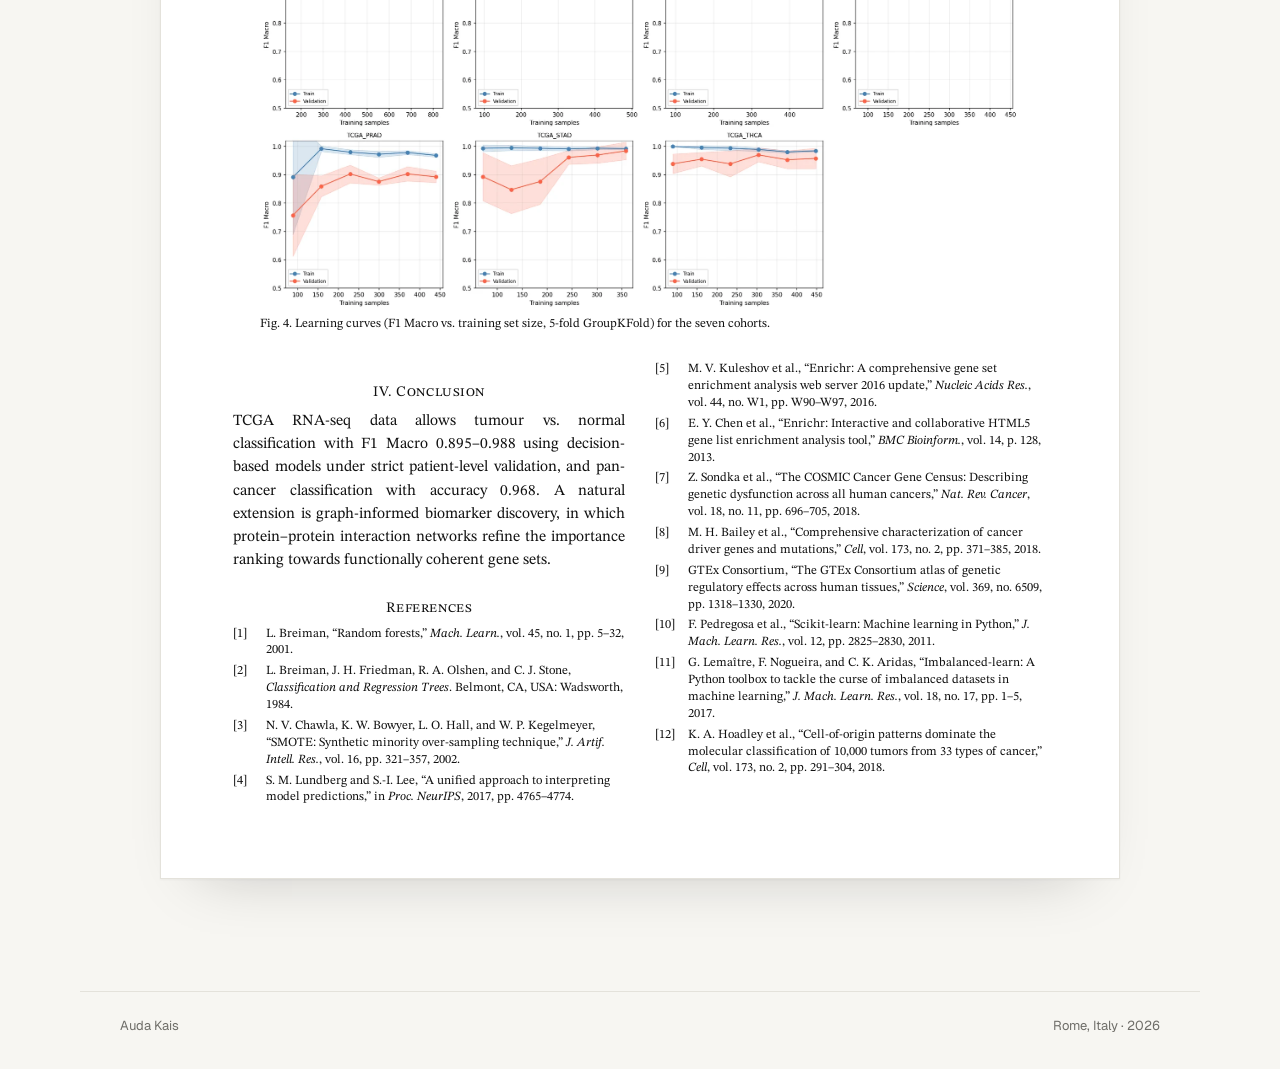
==== commit f447c4a1: "Thesis page in journal-article layout" ====
--- a/thesis.html
+++ b/thesis.html
@@ -7,8 +7,9 @@
   <meta name="description" content="M.Sc. thesis: machine-learning pipeline for cancer biomarker identification from TCGA RNA-seq data.">
   <link rel="preconnect" href="https://fonts.googleapis.com">
   <link rel="preconnect" href="https://fonts.gstatic.com" crossorigin>
-  <link href="https://fonts.googleapis.com/css2?family=Geist:wght@400;500;600&family=Geist+Mono:wght@400;500&display=swap" rel="stylesheet">
+  <link href="https://fonts.googleapis.com/css2?family=Geist:wght@400;500;600&family=Geist+Mono:wght@400;500&family=STIX+Two+Text:ital,wght@0,400;0,600;0,700;1,400;1,700&display=swap" rel="stylesheet">
   <link rel="stylesheet" href="style.css">
+  <link rel="stylesheet" href="paper.css">
 </head>
 <body>
   <header class="nav">
@@ -22,71 +23,186 @@
     </div>
   </header>
 
-  <main class="case wrap">
-    <a class="back" href="./#work">← All work</a>
-    <p class="case__meta"><span class="tag">M.Sc. Thesis</span><span>2026</span></p>
-    <h1>Identification of Biomarkers from Gene Expression Data</h1>
-    <p class="case__stack">Python · scikit-learn · PyTorch · SHAP · PostgreSQL</p>
-    <div class="case__cta">
-      <a class="btn" href="https://github.com/audakais/thesis/blob/main/Identification%20of%20Biomarkers%20from%20Gene%20Expression%20Data.pdf" target="_blank" rel="noopener">Read the paper <span aria-hidden="true">↗</span></a>
-      <a class="btn btn--ghost" href="https://github.com/audakais/thesis" target="_blank" rel="noopener">View code</a>
+  <main class="wrap paper-wrap">
+    <div class="paper-bar">
+      <a class="back" href="./#work">← All work</a>
+      <span class="paper-bar__links">
+        <a href="https://github.com/audakais/thesis/blob/main/Identification%20of%20Biomarkers%20from%20Gene%20Expression%20Data.pdf" target="_blank" rel="noopener">Full text (PDF) ↗</a>
+        <a href="https://github.com/audakais/thesis" target="_blank" rel="noopener">Code ↗</a>
+      </span>
     </div>
 
-    <dl class="stats">
-      <div><dt>Pan-cancer accuracy</dt><dd>0.968</dd><span>6,585 samples, 8 tumour types</span></div>
-      <div><dt>ROC-AUC</dt><dd>0.971–1.000</dd><span>tumour vs. normal, 7 cohorts</span></div>
-      <div><dt>F1 Macro</dt><dd>0.895–0.988</dd><span>patient-level 5-fold CV</span></div>
-      <div><dt>Permutation test</dt><dd>p &lt; 0.01</dd><span>100 permutations</span></div>
-    </dl>
-
-    <section class="block">
-      <h2>Pipeline</h2>
-      <ol class="steps">
-        <li><b>Data</b><span>TCGA RNA-seq from the GDC API into PostgreSQL; GTEx v8 healthy tissue as external control</span></li>
-        <li><b>Selection</b><span>Random Forest per cohort, features chosen inside each training fold to prevent leakage; SMOTE on training folds only</span></li>
-        <li><b>Interpretability</b><span>Decision Trees with human-readable rules, SHAP attributions</span></li>
-        <li><b>Validation</b><span>Permutation tests, learning curves, KEGG pathway enrichment, comparison with COSMIC drivers</span></li>
-        <li><b>Survival</b><span>Kaplan–Meier analysis and DeepHit risk triage</span></li>
-      </ol>
-    </section>
-
-    <section class="block">
-      <h2>Results</h2>
-      <div class="figs">
-        <figure class="fig">
-          <div class="fig__img"><img src="assets/thesis/pancancer-confusion.webp" alt="8x8 pan-cancer confusion matrix" width="1264" height="1179" loading="lazy"></div>
-          <figcaption>
-            <b>Pan-cancer classification</b>
-            Out-of-fold confusion matrix over 6,585 tumour samples. The only notable confusion is LUAD–LUSC,
-            two lung cancers of shared histological origin.
-          </figcaption>
-        </figure>
-
-        <figure class="fig">
-          <div class="fig__img"><img src="assets/thesis/biomarker-overlap.webp" alt="Shared top-50 biomarkers between cohorts" width="909" height="1394" loading="lazy"></div>
-          <figcaption>
-            <b>Biomarker overlap</b>
-            Top-50 Random Forest genes shared between cohorts. LUAD and LUSC share 23; KIRC and THCA are the most tissue-specific.
-          </figcaption>
-        </figure>
-
-        <figure class="fig fig--wide">
-          <div class="fig__img"><img src="assets/thesis/shap-brca.webp" alt="SHAP beeswarm plot, breast cancer, top 20 genes" width="1390" height="884" loading="lazy"></div>
-          <figcaption>
-            <b>What the model looks at</b>
-            SHAP values for the top-20 genes in breast cancer (BRCA). Each dot is a sample; colour is expression level.
-          </figcaption>
-        </figure>
-
-        <figure class="fig fig--wide">
-          <div class="fig__img"><img src="assets/thesis/learning-curves.webp" alt="Learning curves for seven TCGA cohorts" width="1800" height="887" loading="lazy"></div>
-          <figcaption>
-            <b>Learning curves</b>
-            Train and validation F1 converge by 60–70% of the data across the seven cohorts, ruling out severe overfitting.
-          </figcaption>
-        </figure>
-      </div>
-    </section>
+    <article class="paper">
+      <header class="paper__head">
+        <h1>Identification of Biomarkers from Gene Expression Data</h1>
+        <p class="paper__author">Auda Kais</p>
+        <p class="paper__aff">M.Sc. Thesis in Computer Science · Rome, Italy · 2026</p>
+      </header>
+
+      <div class="cols">
+        <p class="abstract"><i>Abstract</i>—High-throughput RNA sequencing (RNA-seq) data from the TCGA project enables
+        systematic identification of tumour-specific transcriptomic biomarkers. We present a reproducible pipeline
+        for binary tumour-vs.-normal classification and biomarker discovery across seven cancer cohorts (BRCA, KIRC,
+        LUAD, LUSC, PRAD, STAD, THCA) using exclusively decision-based algorithms: Random Forest <a href="#r1">[1]</a>
+        with 5-fold GroupKFold patient-level cross-validation and interpretable Decision Trees <a href="#r2">[2]</a>.
+        Feature selection is performed per fold on training data only (top-500 genes by variance from a 1,500-gene
+        pool) to prevent information leakage. Class imbalance is corrected by SMOTE <a href="#r3">[3]</a> applied
+        exclusively to the training fold. RF achieves F1 Macro 0.895–0.988 across cohorts (ROC-AUC 0.971–1.000);
+        permutation tests (100 permutations) confirm the signal is biological (p&nbsp;&lt;&nbsp;0.01 for all tested
+        cohorts). Pan-cancer multi-class classification over 6,585 tumour samples across 8 types reaches accuracy
+        0.968 and F1 Macro 0.971. Biomarkers are validated via SHAP <a href="#r4">[4]</a>, pathway enrichment through
+        Enrichr <a href="#r5">[5]</a>, <a href="#r6">[6]</a>, and comparison against known oncogenic drivers from
+        COSMIC <a href="#r7">[7]</a> and Bailey et al. <a href="#r8">[8]</a>. As an exploratory extension, GTEx v8
+        healthy samples <a href="#r9">[9]</a> are used to train a tumour-vs.-healthy classifier that achieves F1 Macro
+        ≥&nbsp;0.990 and assigns mean tumour probability &lt;&nbsp;4% to healthy donors.</p>
+
+        <p class="abstract"><i>Index Terms</i>—Biomarker discovery, gene expression, RNA-seq, TCGA, random forest,
+        decision tree, SHAP, interpretable machine learning.</p>
+
+        <h2>I. Introduction</h2>
+        <p class="first"><span class="dropcap">T</span><span class="sc">he objective</span> of this work is to identify
+        differentially expressed genetic biomarkers across multiple tumour cohorts from The Cancer Genome Atlas (TCGA),
+        using exclusively decision-based algorithms: Random Forest <a href="#r1">[1]</a> and Decision Trees
+        <a href="#r2">[2]</a>. The analysis is based on RNA-seq TPM data downloaded through the Genomic Data Commons
+        (GDC) REST API.</p>
+        <p>TCGA provides multi-cohort RNA-seq data with matched clinical annotations, and Hoadley et al.
+        <a href="#r12">[12]</a> established cell-of-origin patterns across 33 tumour types. Random Forest and Decision
+        Trees are widely adopted for high-dimensional omics data owing to their resistance to collinearity and native
+        feature-importance scoring. This study combines strict patient-level cross-validation, multi-cohort comparison
+        across seven cancer types and an exploratory healthy-tissue validation layer based on GTEx
+        <a href="#r9">[9]</a>.</p>
+
+      </div>
+      <div class="cols">
+        <h2>II. Materials and Methods</h2>
+        <h3>A. Data and Database</h3>
+        <p>RNA-seq files are downloaded from the GDC API and stored in a PostgreSQL database (tables
+        <span class="mono">Patients</span>, <span class="mono">Samples</span>, <span class="mono">SampleTypes</span>,
+        <span class="mono">Biomarkers</span>, <span class="mono">Measurements</span>). For every project with at least
+        100 tumour samples, the 1,500 most variable genes are pivoted in-database into one analysis matrix per cohort,
+        yielding seven cohorts: BRCA, KIRC, LUAD, LUSC, PRAD, STAD and THCA.</p>
+
+        <h3>B. Preprocessing</h3>
+        <p>Expression values are transformed as log<sub>2</sub>(TPM&nbsp;+&nbsp;1) to stabilise RNA-seq variance;
+        residual missing values are imputed with the column median. The target is 0 for Solid Tissue Normal and 1 for
+        Primary Tumor.</p>
+
+        <h3>C. Cross-Validation and Leakage Prevention</h3>
+        <p>GroupKFold partitions samples by patient, so training and test sets never share an individual. Within each
+        training fold the top-500 genes by variance are re-selected, and SMOTE <a href="#r3">[3]</a>,
+        <a href="#r11">[11]</a> is applied to the training portion only; the test set is never resampled.</p>
+
+        <h3>D. Models</h3>
+        <p>The Random Forest uses 250 trees, maximum depth 7 and <span class="mono">min_samples_leaf</span>&nbsp;=&nbsp;5,
+        implemented with scikit-learn <a href="#r10">[10]</a>. Decision Trees with
+        <span class="mono">min_samples_leaf</span>&nbsp;=&nbsp;100 provide human-readable if–then rules. A pan-cancer
+        model classifies the tissue of origin across eight tumour types.</p>
+
+        <h3>E. Interpretation and Validation</h3>
+        <p>Gene-level contributions are computed with SHAP <a href="#r4">[4]</a>; pathway enrichment uses Enrichr
+        <a href="#r5">[5]</a>, <a href="#r6">[6]</a>; selected genes are compared with COSMIC <a href="#r7">[7]</a> and
+        Bailey et al. <a href="#r8">[8]</a>. Permutation tests and learning curves assess whether performance reflects
+        biological signal rather than memorisation.</p>
+
+      </div>
+      <div class="cols">
+        <h2>III. Results</h2>
+        <h3>A. Tumour vs. Normal Classification</h3>
+        <p>Table&nbsp;I reports Random Forest performance per cohort. All cohorts reach ROC-AUC above 0.97. PRAD shows
+        the lowest normal-class recall (0.807), explained by severe class imbalance (51 normal vs. 500 tumour samples);
+        learning curves confirm data scarcity rather than memorisation.</p>
+
+        <div class="tbl">
+          <p class="tbl__cap">Table I<br><span>Random Forest Performance per Cohort (5-Fold GroupKFold)</span></p>
+          <table>
+            <thead>
+              <tr><th>Cohort</th><th>Normal</th><th>Tumour</th><th>F1</th><th>AUC</th><th>Rec.&nbsp;N</th></tr>
+            </thead>
+            <tbody>
+              <tr><td>KIRC</td><td>72</td><td>533</td><td>0.988</td><td>0.989</td><td>0.985</td></tr>
+              <tr><td>BRCA</td><td>93</td><td>923</td><td>0.986</td><td>0.999</td><td>0.978</td></tr>
+              <tr><td>LUAD</td><td>59</td><td>528</td><td>0.982</td><td>1.000</td><td>0.982</td></tr>
+              <tr><td>LUSC</td><td>51</td><td>498</td><td>0.979</td><td>1.000</td><td>0.980</td></tr>
+              <tr><td>STAD</td><td>36</td><td>412</td><td>0.977</td><td>0.998</td><td>0.971</td></tr>
+              <tr><td>THCA</td><td>58</td><td>503</td><td>0.956</td><td>0.996</td><td>0.930</td></tr>
+              <tr><td>PRAD</td><td>51</td><td>500</td><td>0.895</td><td>0.971</td><td>0.807</td></tr>
+            </tbody>
+          </table>
+          <p class="tbl__note">F1 = validation F1 Macro; Rec.&nbsp;N = recall on the normal class.</p>
+        </div>
+
+        <h3>B. Pan-Cancer Classification</h3>
+        <p>The multi-class model reaches accuracy 0.968 and F1 Macro 0.971 over 6,585 out-of-fold tumour samples
+        (Fig.&nbsp;1), confirming that the transcriptomic profile is highly specific to tumour type, consistent with
+        <a href="#r12">[12]</a>. The main off-diagonal cluster (LUAD–LUSC) reflects their shared histological
+        origin.</p>
+
+        <figure class="pfig">
+          <img src="assets/thesis/pancancer-confusion.webp" alt="8x8 pan-cancer confusion matrix" width="1264" height="1179" loading="lazy">
+          <figcaption><b>Fig. 1.</b> Pan-cancer 8×8 out-of-fold confusion matrix (N&nbsp;=&nbsp;6,585 tumour samples,
+          8 classes). Row-normalised colour indicates per-class recall.</figcaption>
+        </figure>
+
+        <h3>C. Biomarker Overlap</h3>
+        <p>No gene is shared across all seven tumour types, confirming tissue-specific transcriptomic signatures.
+        LUAD and LUSC share the highest pairwise overlap (23 of their top-50 genes), while KIRC and THCA are the most
+        tissue-specific (Fig.&nbsp;2).</p>
+
+        <figure class="pfig pfig--narrow">
+          <img src="assets/thesis/biomarker-overlap.webp" alt="Shared top-50 biomarkers between cohorts" width="909" height="1394" loading="lazy">
+          <figcaption><b>Fig. 2.</b> Pairwise co-occurrence of top-50 Random Forest genes across the seven TCGA
+          cohorts.</figcaption>
+        </figure>
+
+        <h3>D. Interpretability</h3>
+        <p>SHAP validates the Random Forest importance ranking with biologically coherent directionality
+        (Fig.&nbsp;3). Pathway enrichment links the biomarkers to known cancer mechanisms: ECM remodelling (BRCA,
+        STAD), Wnt signalling (KIRC), cell-cycle G1/S regulation (LUSC), and “Prostate cancer” as the top KEGG term
+        for PRAD (adj.&nbsp;p&nbsp;=&nbsp;1.47×10<sup>−2</sup>).</p>
+
+        <figure class="pfig pfig--wide">
+          <img src="assets/thesis/shap-brca.webp" alt="SHAP beeswarm plot, breast cancer, top 20 genes" width="1390" height="884" loading="lazy">
+          <figcaption><b>Fig. 3.</b> SHAP beeswarm plot (top-20 features) for breast cancer (BRCA): each dot is a
+          sample, the horizontal axis is the SHAP value and colour encodes expression level.</figcaption>
+        </figure>
+
+        <h3>E. Generalisation</h3>
+        <p>Training and validation curves converge by 60–70% of the data (Fig.&nbsp;4), ruling out severe
+        overfitting; permutation tests yield p&nbsp;&lt;&nbsp;0.01 for all tested cohorts. In the exploratory GTEx
+        setting, the tumour-vs.-healthy classifier reaches F1 Macro ≥&nbsp;0.990 and assigns healthy donors a mean
+        tumour probability below 4%.</p>
+
+        <figure class="pfig pfig--wide">
+          <img src="assets/thesis/learning-curves.webp" alt="Learning curves for seven TCGA cohorts" width="1800" height="887" loading="lazy">
+          <figcaption><b>Fig. 4.</b> Learning curves (F1 Macro vs. training set size, 5-fold GroupKFold) for the
+          seven cohorts.</figcaption>
+        </figure>
+
+      </div>
+      <div class="cols">
+        <h2>IV. Conclusion</h2>
+        <p>TCGA RNA-seq data allows tumour vs. normal classification with F1 Macro 0.895–0.988 using decision-based
+        models under strict patient-level validation, and pan-cancer classification with accuracy 0.968. A natural
+        extension is graph-informed biomarker discovery, in which protein–protein interaction networks refine the
+        importance ranking towards functionally coherent gene sets.</p>
+
+        <h2 class="refs-h">References</h2>
+        <ol class="refs">
+          <li id="r1">L. Breiman, “Random forests,” <i>Mach. Learn.</i>, vol. 45, no. 1, pp. 5–32, 2001.</li>
+          <li id="r2">L. Breiman, J. H. Friedman, R. A. Olshen, and C. J. Stone, <i>Classification and Regression Trees</i>. Belmont, CA, USA: Wadsworth, 1984.</li>
+          <li id="r3">N. V. Chawla, K. W. Bowyer, L. O. Hall, and W. P. Kegelmeyer, “SMOTE: Synthetic minority over-sampling technique,” <i>J. Artif. Intell. Res.</i>, vol. 16, pp. 321–357, 2002.</li>
+          <li id="r4">S. M. Lundberg and S.-I. Lee, “A unified approach to interpreting model predictions,” in <i>Proc. NeurIPS</i>, 2017, pp. 4765–4774.</li>
+          <li id="r5">M. V. Kuleshov et al., “Enrichr: A comprehensive gene set enrichment analysis web server 2016 update,” <i>Nucleic Acids Res.</i>, vol. 44, no. W1, pp. W90–W97, 2016.</li>
+          <li id="r6">E. Y. Chen et al., “Enrichr: Interactive and collaborative HTML5 gene list enrichment analysis tool,” <i>BMC Bioinform.</i>, vol. 14, p. 128, 2013.</li>
+          <li id="r7">Z. Sondka et al., “The COSMIC Cancer Gene Census: Describing genetic dysfunction across all human cancers,” <i>Nat. Rev. Cancer</i>, vol. 18, no. 11, pp. 696–705, 2018.</li>
+          <li id="r8">M. H. Bailey et al., “Comprehensive characterization of cancer driver genes and mutations,” <i>Cell</i>, vol. 173, no. 2, pp. 371–385, 2018.</li>
+          <li id="r9">GTEx Consortium, “The GTEx Consortium atlas of genetic regulatory effects across human tissues,” <i>Science</i>, vol. 369, no. 6509, pp. 1318–1330, 2020.</li>
+          <li id="r10">F. Pedregosa et al., “Scikit-learn: Machine learning in Python,” <i>J. Mach. Learn. Res.</i>, vol. 12, pp. 2825–2830, 2011.</li>
+          <li id="r11">G. Lemaître, F. Nogueira, and C. K. Aridas, “Imbalanced-learn: A Python toolbox to tackle the curse of imbalanced datasets in machine learning,” <i>J. Mach. Learn. Res.</i>, vol. 18, no. 17, pp. 1–5, 2017.</li>
+          <li id="r12">K. A. Hoadley et al., “Cell-of-origin patterns dominate the molecular classification of 10,000 tumors from 33 types of cancer,” <i>Cell</i>, vol. 173, no. 2, pp. 291–304, 2018.</li>
+        </ol>
+      </div>
+    </article>
   </main>
 
   <footer class="foot wrap">
--- a/style.css
+++ b/style.css
@@ -55,7 +55,7 @@
 .btn--ghost:hover { background: var(--surface); box-shadow: inset 0 0 0 1px var(--ink); }
 
 /* --- hero ------------------------------------------------------------ */
-.hero { padding-top: clamp(72px, 14vw, 168px); padding-bottom: clamp(72px, 12vw, 140px); }
+.hero { padding-top: clamp(56px, 9vw, 112px); padding-bottom: clamp(72px, 10vw, 120px); }
 .eyebrow {
   display: inline-flex; align-items: center; gap: 8px;
   font: 500 13px/1 var(--mono); color: var(--muted);
@@ -180,8 +180,53 @@
 .fig figcaption { padding: 20px 24px 24px; font-size: 14px; color: var(--muted); }
 .fig figcaption b { display: block; margin-bottom: 4px; color: var(--ink); font-weight: 500; }
 
+/* --- hero layout + matrix -------------------------------------------- */
+.hero { display: grid; grid-template-columns: 1.25fr 1fr; gap: clamp(32px, 6vw, 96px); align-items: end; }
+.hero__title { font-size: clamp(40px, 5.6vw, 76px); }
+.matrix { width: 100%; max-width: 380px; justify-self: end; }
+.matrix__grid {
+  display: grid; grid-template-columns: auto repeat(var(--n), 1fr);
+  gap: 3px; align-items: center;
+}
+.mx-l { font: 500 9.5px/1 var(--mono); color: var(--muted); letter-spacing: .02em; padding-right: 6px; text-align: right; }
+.mx-l--top { padding: 0 0 6px; text-align: center; writing-mode: vertical-rl; transform: rotate(180deg); justify-self: center; }
+.mx-c {
+  aspect-ratio: 1; border-radius: 3px;
+  background: color-mix(in srgb, var(--accent) calc(var(--v) * 100%), #ebe9e2);
+  cursor: crosshair;
+  transition: transform .25s, box-shadow .25s;
+}
+.mx-c:hover { transform: scale(1.18); box-shadow: 0 0 0 1.5px var(--ink); position: relative; z-index: 1; }
+.matrix__read { margin-top: 16px; min-height: 2.8em; font: 400 12.5px/1.5 var(--mono); color: var(--muted); }
+.matrix__read b { color: var(--ink); font-weight: 500; }
+
+/* --- motion ---------------------------------------------------------- */
+.w { display: inline-block; overflow: hidden; vertical-align: top; padding-bottom: .1em; margin-bottom: -.1em; }
+.w > span { display: inline-block; }
+.js .w > span { transform: translateY(110%); }
+.js.ready .w > span { transform: none; transition: transform 1s cubic-bezier(.16, .84, .24, 1) calc(var(--i) * 55ms + 150ms); }
+
+.js .fade { opacity: 0; transform: translateY(14px); }
+.js.ready .fade { opacity: 1; transform: none; transition: opacity .9s ease, transform .9s cubic-bezier(.16, .84, .24, 1); }
+.js.ready .eyebrow.fade { transition-delay: .05s; }
+.js.ready .hero__role.fade { transition-delay: .65s; }
+.js.ready .hero__cta.fade { transition-delay: .8s; }
+.js.ready .matrix.fade { transition-delay: .35s; }
+
+.js .mx-c { opacity: 0; transform: scale(.3); }
+.js.ready .mx-c { opacity: 1; transform: none; transition: opacity .5s ease calc(var(--d) * 45ms + .6s), transform .6s cubic-bezier(.16, .84, .24, 1) calc(var(--d) * 45ms + .6s); }
+.js.ready .mx-c:hover { transform: scale(1.18); transition-delay: 0s; }
+
+.js [data-reveal] { opacity: 0; transform: translateY(28px); }
+.js [data-reveal].in { opacity: 1; transform: none; transition: opacity 1s ease, transform 1s cubic-bezier(.16, .84, .24, 1); }
+
+.card__media img { transition: transform .8s cubic-bezier(.16, .84, .24, 1); }
+.card:hover .card__media img { transform: scale(1.035); }
+
 /* --- mobile ---------------------------------------------------------- */
 @media (max-width: 820px) {
+  .hero { grid-template-columns: 1fr; }
+  .matrix { justify-self: start; }
   .card--feature { grid-template-columns: 1fr; }
   .card__media { border-right: 0; border-bottom: 1px solid var(--line); }
   .stats { grid-template-columns: 1fr 1fr; }
--- a/paper.css
+++ b/paper.css
@@ -0,0 +1,84 @@
+/* Journal-article layout for the thesis page (two-column, Times-style). */
+
+.paper-wrap { max-width: 1040px; padding-top: 40px; padding-bottom: clamp(64px, 9vw, 112px); }
+.paper-bar { display: flex; justify-content: space-between; align-items: center; gap: 16px; flex-wrap: wrap; margin-bottom: 20px; }
+.paper-bar__links { display: flex; gap: 20px; font-size: 14px; }
+.paper-bar__links a { color: var(--ink); border-bottom: 1px solid var(--line); }
+.paper-bar__links a:hover { border-color: var(--ink); }
+
+.paper {
+  --serif: "STIX Two Text", "Times New Roman", Times, serif;
+  background: #fff;
+  border: 1px solid var(--line);
+  box-shadow: 0 1px 2px rgba(17,17,16,.04), 0 30px 60px -40px rgba(17,17,16,.25);
+  padding: clamp(28px, 6vw, 72px) clamp(20px, 6vw, 72px) clamp(40px, 6vw, 72px);
+  font: 400 15.5px/1.5 var(--serif);
+  color: #111;
+  font-kerning: normal;
+  font-variant-numeric: lining-nums;
+}
+
+.paper__head { text-align: center; margin-bottom: clamp(24px, 3.5vw, 40px); }
+.paper h1 {
+  font: 400 clamp(26px, 3.4vw, 36px)/1.15 var(--serif);
+  letter-spacing: -.005em; max-width: 26ch; margin: 0 auto; text-wrap: balance;
+}
+.paper__author { margin-top: 18px; font-size: 17px; }
+.paper__aff { margin-top: 4px; font-size: 13px; font-style: italic; color: #444; }
+
+.cols + .cols { margin-top: 6px; }
+.cols { column-count: 2; column-gap: 30px; text-align: justify; hyphens: auto; -webkit-hyphens: auto; }
+.cols p { margin: 0; text-indent: 1em; }
+.cols p.first, .cols p.abstract, .cols h2 + p, .cols h3 + p { text-indent: 0; }
+
+.abstract { font-size: 14px; font-weight: 700; line-height: 1.4; margin-bottom: 10px !important; }
+.abstract i { font-weight: 700; }
+.abstract a { font-weight: 700; }
+
+.paper h2 {
+  font: 400 14.5px/1.3 var(--serif);
+  font-variant: small-caps; letter-spacing: .04em; text-transform: none;
+  text-align: center; margin: 22px 0 8px;
+  break-after: avoid;
+}
+.paper h3 { font: italic 400 15px/1.3 var(--serif); margin: 14px 0 4px; break-after: avoid; }
+
+.dropcap { float: left; font-size: 3.15em; line-height: .82; padding: 4px 4px 0 0; }
+.sc { font-variant: small-caps; letter-spacing: .02em; }
+.mono { font-family: var(--mono); font-size: .82em; }
+
+.paper a[href^="#r"] { color: inherit; text-decoration: none; }
+.paper a[href^="#r"]:hover { color: var(--accent); }
+
+/* tables */
+.tbl { break-inside: avoid; margin: 16px 0 14px; text-align: center; }
+.tbl__cap { font-size: 12.5px; font-variant: small-caps; letter-spacing: .04em; line-height: 1.35; text-indent: 0 !important; margin-bottom: 6px !important; }
+.tbl table { width: 100%; border-collapse: collapse; font-size: 12.5px; font-variant-numeric: tabular-nums; }
+.tbl thead tr { border-top: 1.5px solid #111; border-bottom: 1px solid #111; }
+.tbl tbody tr:last-child { border-bottom: 1.5px solid #111; }
+.tbl th { font-weight: 400; padding: 4px 3px; }
+.tbl td { padding: 2.5px 3px; }
+.tbl td:first-child, .tbl th:first-child { text-align: left; }
+.tbl__note { font-size: 11.5px; text-align: left; text-indent: 0 !important; margin-top: 4px !important; color: #333; }
+
+/* figures */
+.pfig { break-inside: avoid; margin: 16px 0; }
+.pfig img { width: 100%; height: auto; }
+.pfig--narrow img { width: 72%; margin: 0 auto; }
+.pfig--wide { column-span: all; margin: 22px 0; }
+.pfig--wide img { max-width: 760px; margin: 0 auto; }
+.pfig figcaption { font-size: 12.5px; line-height: 1.35; margin-top: 6px; text-align: justify; }
+.pfig--wide figcaption { max-width: 760px; margin-left: auto; margin-right: auto; }
+.pfig figcaption b { font-weight: 400; }
+
+/* references */
+.refs-h { margin-top: 26px !important; }
+.refs { list-style: none; counter-reset: ref; font-size: 12.5px; line-height: 1.35; text-align: left; }
+.refs li { counter-increment: ref; position: relative; padding-left: 2.6em; margin-bottom: 4px; break-inside: avoid; }
+.refs li::before { content: "[" counter(ref) "]"; position: absolute; left: 0; }
+.refs li:target { background: color-mix(in srgb, var(--accent) 10%, transparent); }
+
+@media (max-width: 760px) {
+  .cols { column-count: 1; }
+  .pfig--narrow img { width: 82%; }
+}
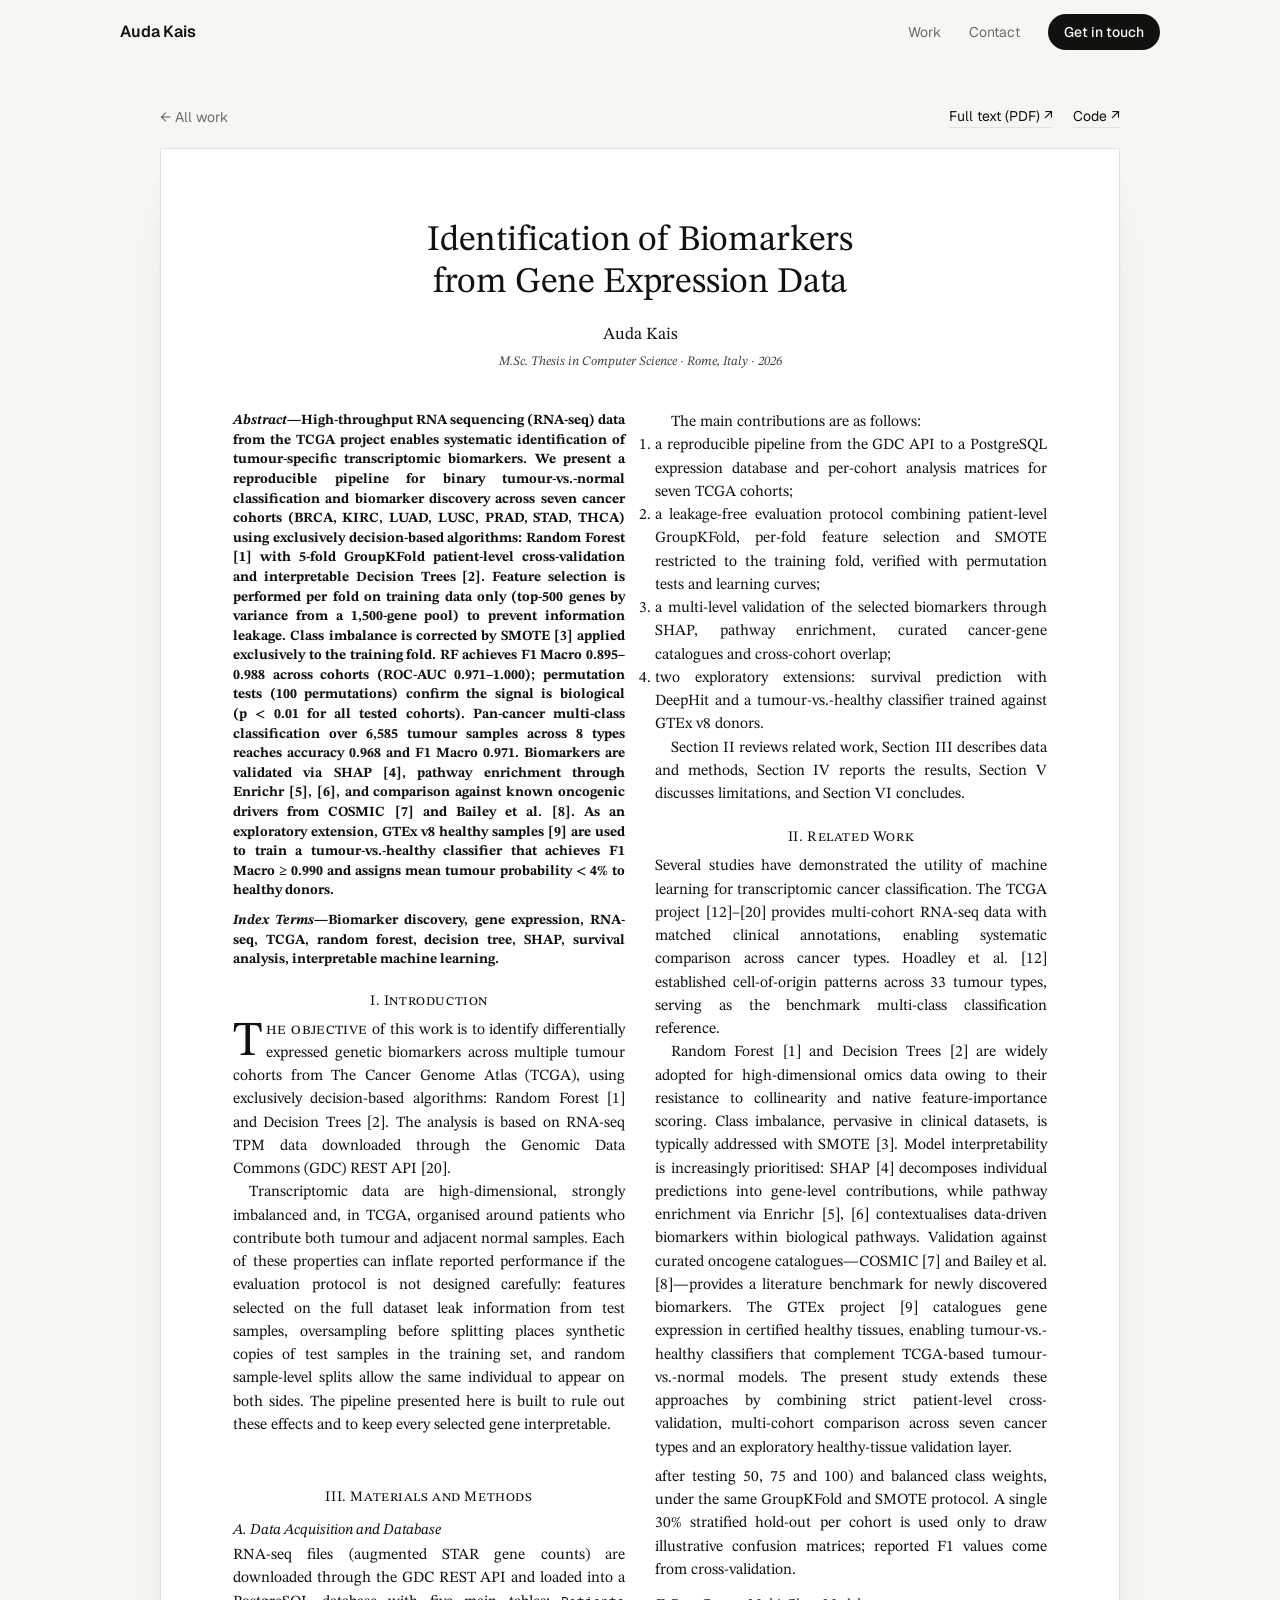
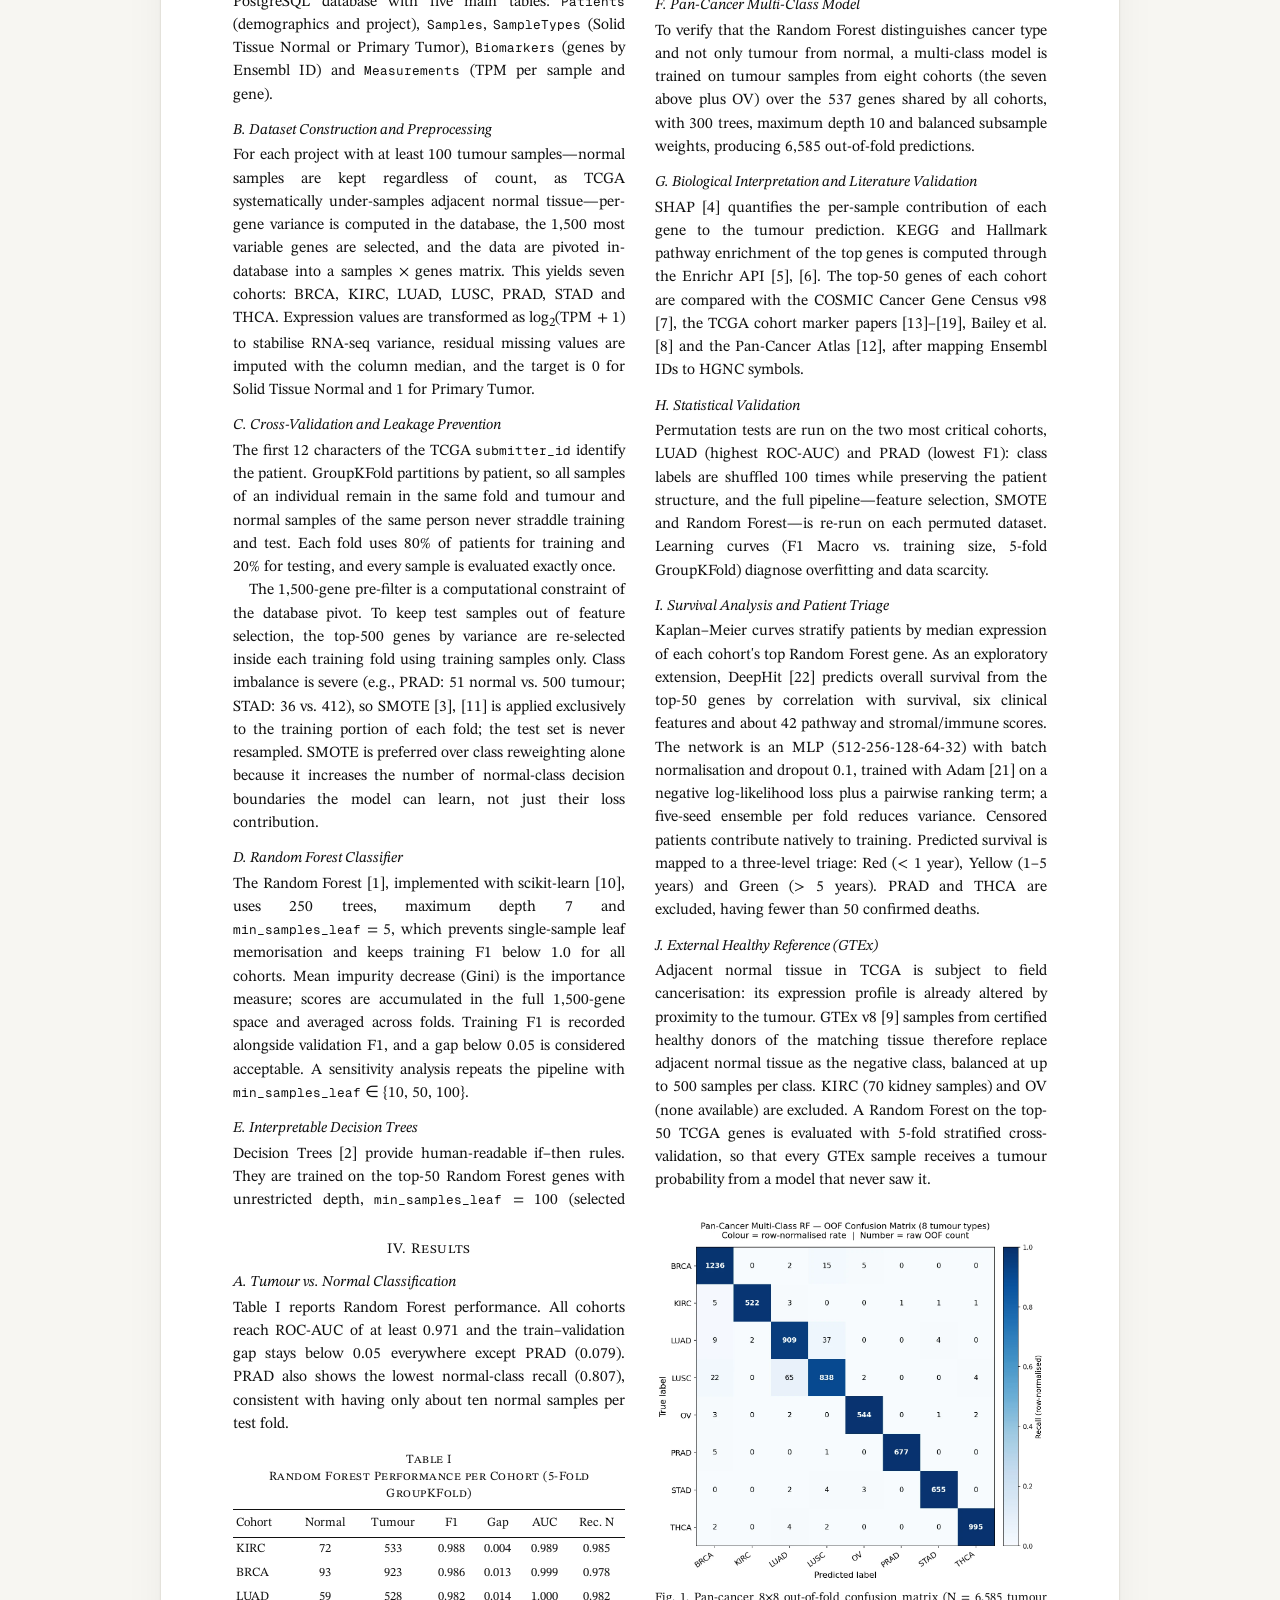
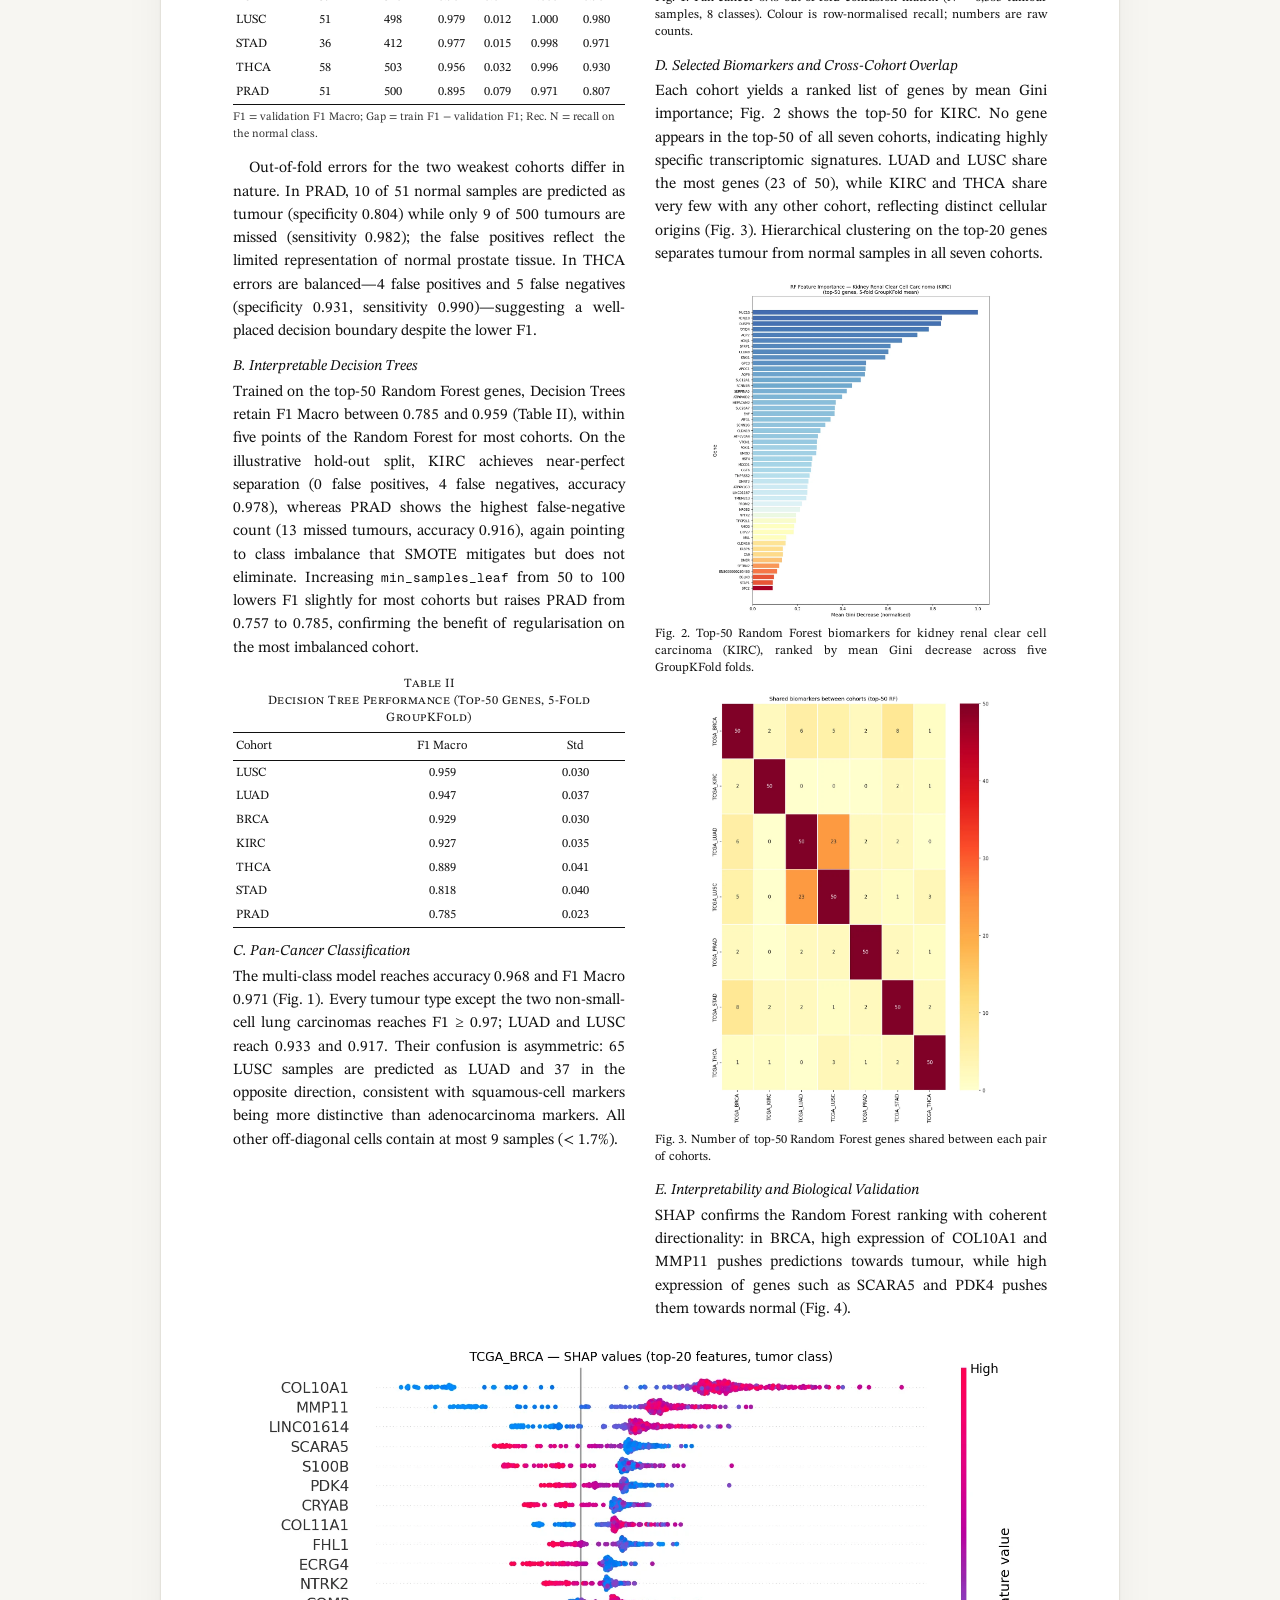
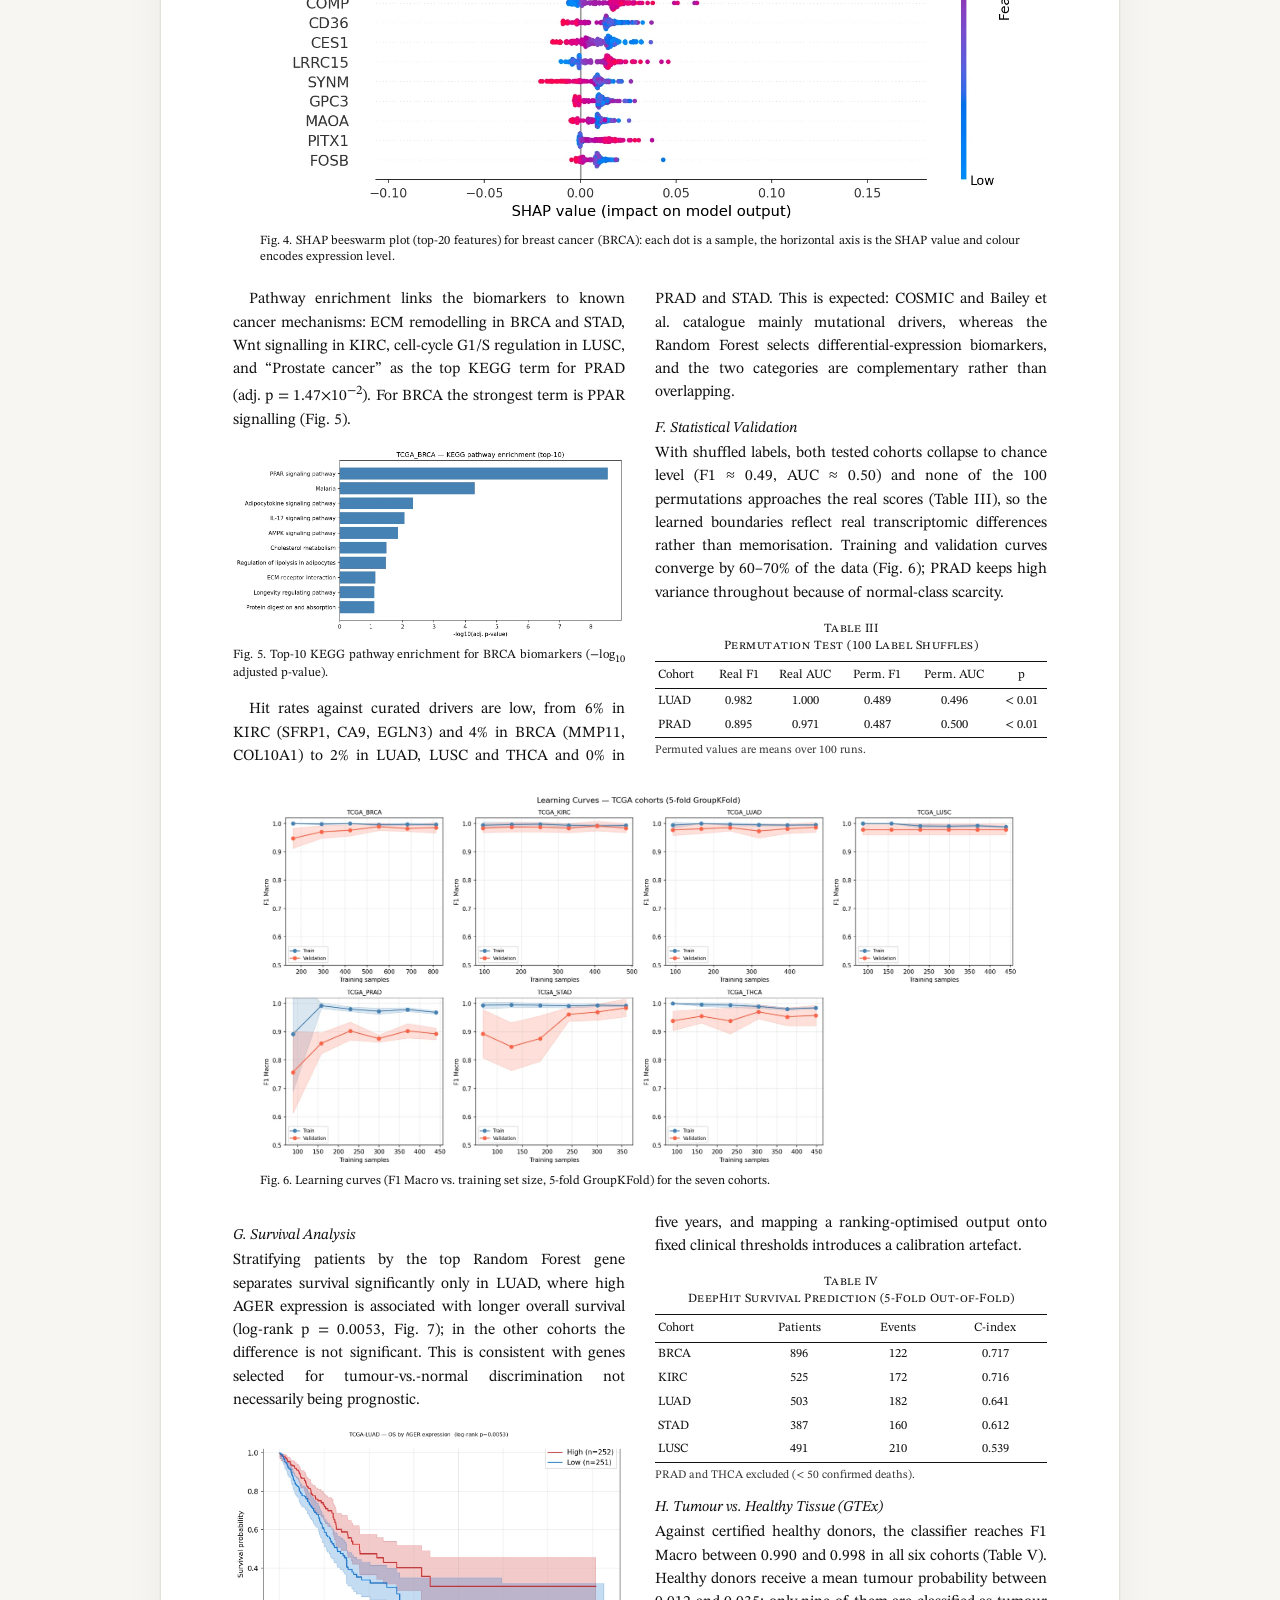
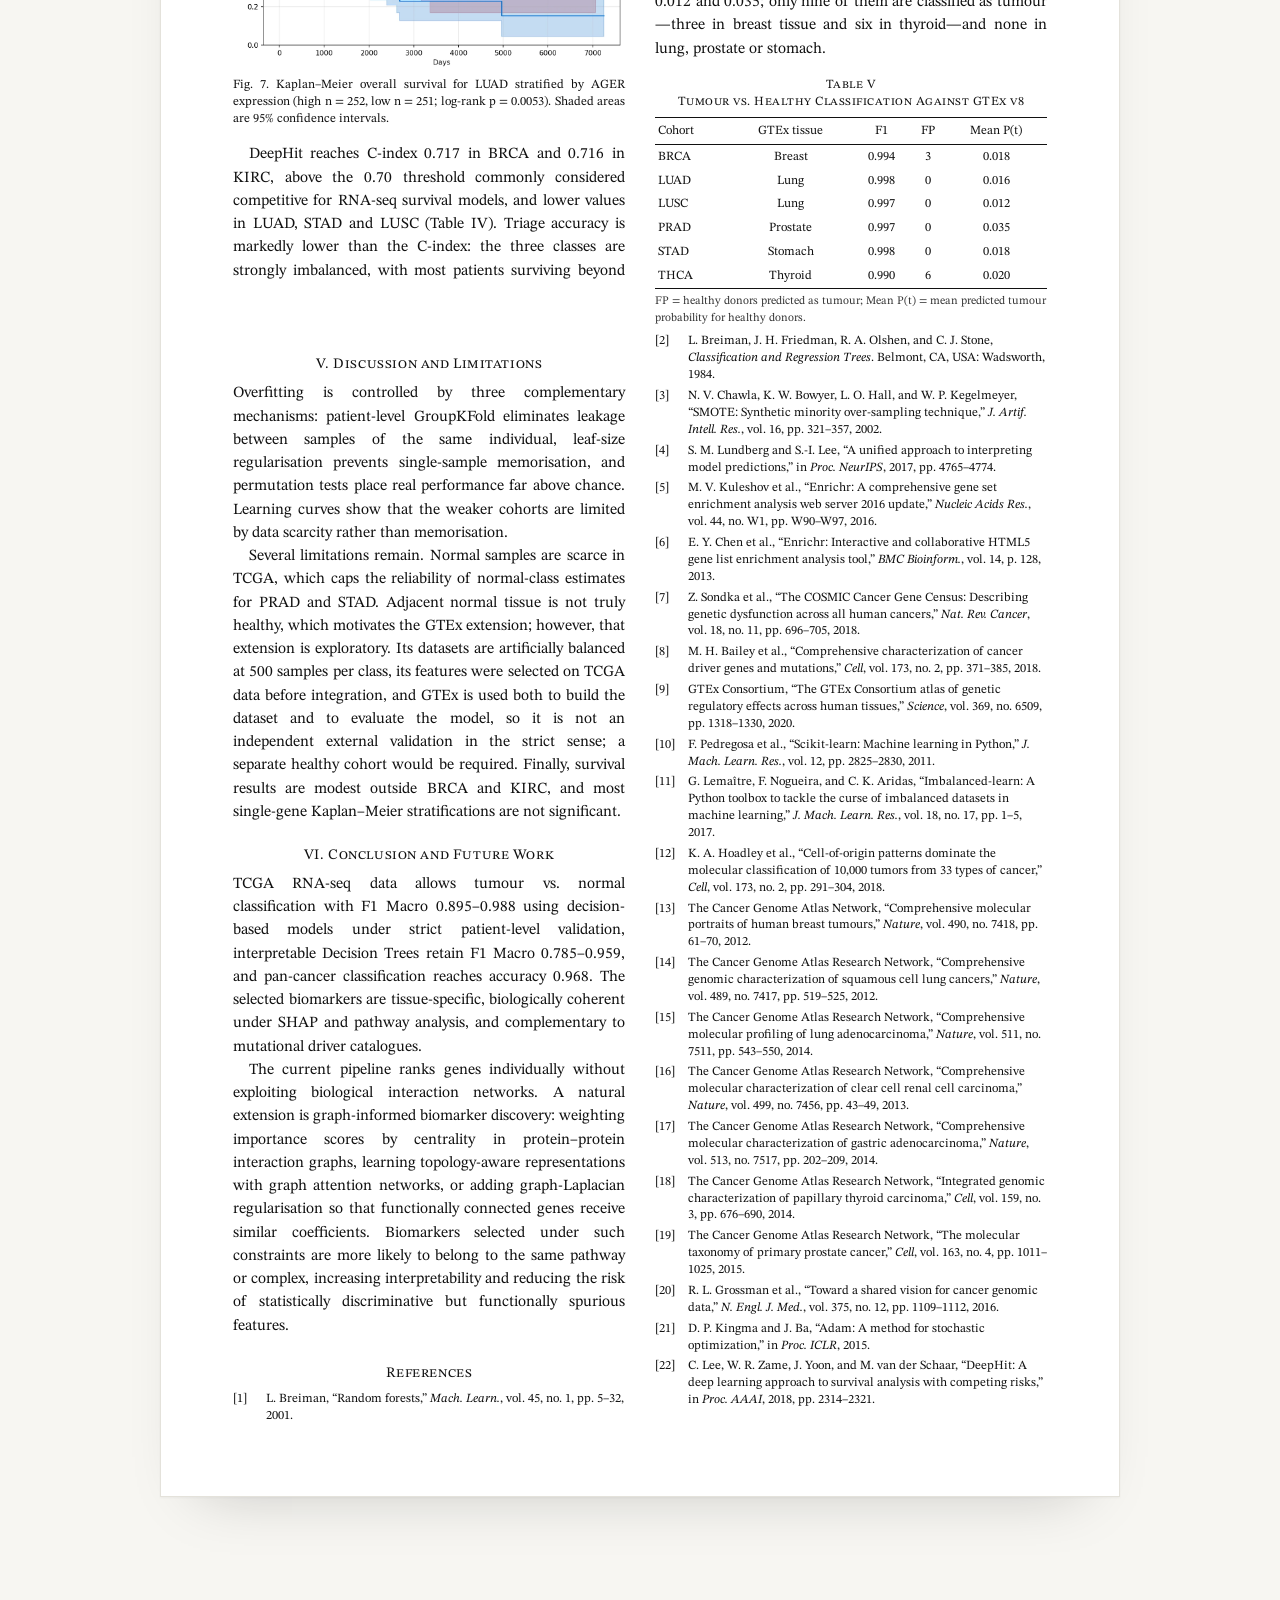
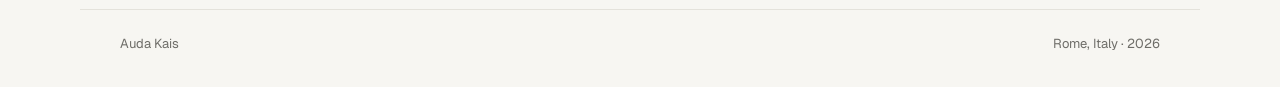
==== commit def1516e: "Expand thesis page to full conference-length article" ====
--- a/thesis.html
+++ b/thesis.html
@@ -39,6 +39,7 @@
         <p class="paper__aff">M.Sc. Thesis in Computer Science · Rome, Italy · 2026</p>
       </header>
 
+      <!-- ============================================================ -->
       <div class="cols">
         <p class="abstract"><i>Abstract</i>—High-throughput RNA sequencing (RNA-seq) data from the TCGA project enables
         systematic identification of tumour-specific transcriptomic biomarkers. We present a reproducible pipeline
@@ -57,134 +58,362 @@
         ≥&nbsp;0.990 and assigns mean tumour probability &lt;&nbsp;4% to healthy donors.</p>
 
         <p class="abstract"><i>Index Terms</i>—Biomarker discovery, gene expression, RNA-seq, TCGA, random forest,
-        decision tree, SHAP, interpretable machine learning.</p>
+        decision tree, SHAP, survival analysis, interpretable machine learning.</p>
 
         <h2>I. Introduction</h2>
         <p class="first"><span class="dropcap">T</span><span class="sc">he objective</span> of this work is to identify
         differentially expressed genetic biomarkers across multiple tumour cohorts from The Cancer Genome Atlas (TCGA),
         using exclusively decision-based algorithms: Random Forest <a href="#r1">[1]</a> and Decision Trees
         <a href="#r2">[2]</a>. The analysis is based on RNA-seq TPM data downloaded through the Genomic Data Commons
-        (GDC) REST API.</p>
-        <p>TCGA provides multi-cohort RNA-seq data with matched clinical annotations, and Hoadley et al.
-        <a href="#r12">[12]</a> established cell-of-origin patterns across 33 tumour types. Random Forest and Decision
-        Trees are widely adopted for high-dimensional omics data owing to their resistance to collinearity and native
-        feature-importance scoring. This study combines strict patient-level cross-validation, multi-cohort comparison
-        across seven cancer types and an exploratory healthy-tissue validation layer based on GTEx
-        <a href="#r9">[9]</a>.</p>
-
+        (GDC) REST API <a href="#r20">[20]</a>.</p>
+        <p>Transcriptomic data are high-dimensional, strongly imbalanced and, in TCGA, organised around patients who
+        contribute both tumour and adjacent normal samples. Each of these properties can inflate reported performance
+        if the evaluation protocol is not designed carefully: features selected on the full dataset leak information
+        from test samples, oversampling before splitting places synthetic copies of test samples in the training set,
+        and random sample-level splits allow the same individual to appear on both sides. The pipeline presented here
+        is built to rule out these effects and to keep every selected gene interpretable.</p>
+        <p>The main contributions are as follows:</p>
+        <ol class="contrib">
+          <li>a reproducible pipeline from the GDC API to a PostgreSQL expression database and per-cohort analysis
+          matrices for seven TCGA cohorts;</li>
+          <li>a leakage-free evaluation protocol combining patient-level GroupKFold, per-fold feature selection and
+          SMOTE restricted to the training fold, verified with permutation tests and learning curves;</li>
+          <li>a multi-level validation of the selected biomarkers through SHAP, pathway enrichment, curated cancer-gene
+          catalogues and cross-cohort overlap;</li>
+          <li>two exploratory extensions: survival prediction with DeepHit and a tumour-vs.-healthy classifier trained
+          against GTEx v8 donors.</li>
+        </ol>
+        <p>Section&nbsp;II reviews related work, Section&nbsp;III describes data and methods, Section&nbsp;IV reports the
+        results, Section&nbsp;V discusses limitations, and Section&nbsp;VI concludes.</p>
+
+        <h2>II. Related Work</h2>
+        <p>Several studies have demonstrated the utility of machine learning for transcriptomic cancer
+        classification. The TCGA project <a href="#r12">[12]</a>–<a href="#r20">[20]</a> provides multi-cohort RNA-seq
+        data with matched clinical annotations, enabling systematic comparison across cancer types. Hoadley et al.
+        <a href="#r12">[12]</a> established cell-of-origin patterns across 33 tumour types, serving as the benchmark
+        multi-class classification reference.</p>
+        <p>Random Forest <a href="#r1">[1]</a> and Decision Trees <a href="#r2">[2]</a> are widely adopted for
+        high-dimensional omics data owing to their resistance to collinearity and native feature-importance scoring.
+        Class imbalance, pervasive in clinical datasets, is typically addressed with SMOTE <a href="#r3">[3]</a>. Model
+        interpretability is increasingly prioritised: SHAP <a href="#r4">[4]</a> decomposes individual predictions into
+        gene-level contributions, while pathway enrichment via Enrichr <a href="#r5">[5]</a>, <a href="#r6">[6]</a>
+        contextualises data-driven biomarkers within biological pathways. Validation against curated oncogene
+        catalogues—COSMIC <a href="#r7">[7]</a> and Bailey et al. <a href="#r8">[8]</a>—provides a literature
+        benchmark for newly discovered biomarkers. The GTEx project <a href="#r9">[9]</a> catalogues gene expression in
+        certified healthy tissues, enabling tumour-vs.-healthy classifiers that complement TCGA-based
+        tumour-vs.-normal models. The present study extends these approaches by combining strict patient-level
+        cross-validation, multi-cohort comparison across seven cancer types and an exploratory healthy-tissue
+        validation layer.</p>
       </div>
+
+      <!-- ============================================================ -->
       <div class="cols">
-        <h2>II. Materials and Methods</h2>
-        <h3>A. Data and Database</h3>
-        <p>RNA-seq files are downloaded from the GDC API and stored in a PostgreSQL database (tables
-        <span class="mono">Patients</span>, <span class="mono">Samples</span>, <span class="mono">SampleTypes</span>,
-        <span class="mono">Biomarkers</span>, <span class="mono">Measurements</span>). For every project with at least
-        100 tumour samples, the 1,500 most variable genes are pivoted in-database into one analysis matrix per cohort,
-        yielding seven cohorts: BRCA, KIRC, LUAD, LUSC, PRAD, STAD and THCA.</p>
-
-        <h3>B. Preprocessing</h3>
-        <p>Expression values are transformed as log<sub>2</sub>(TPM&nbsp;+&nbsp;1) to stabilise RNA-seq variance;
-        residual missing values are imputed with the column median. The target is 0 for Solid Tissue Normal and 1 for
-        Primary Tumor.</p>
+        <h2>III. Materials and Methods</h2>
+        <h3>A. Data Acquisition and Database</h3>
+        <p>RNA-seq files (augmented STAR gene counts) are downloaded through the GDC REST API and loaded into a
+        PostgreSQL database with five main tables: <span class="mono">Patients</span> (demographics and project),
+        <span class="mono">Samples</span>, <span class="mono">SampleTypes</span> (Solid Tissue Normal or Primary Tumor),
+        <span class="mono">Biomarkers</span> (genes by Ensembl ID) and <span class="mono">Measurements</span> (TPM per
+        sample and gene).</p>
+
+        <h3>B. Dataset Construction and Preprocessing</h3>
+        <p>For each project with at least 100 tumour samples—normal samples are kept regardless of count, as TCGA
+        systematically under-samples adjacent normal tissue—per-gene variance is computed in the database, the 1,500
+        most variable genes are selected, and the data are pivoted in-database into a samples × genes matrix. This
+        yields seven cohorts: BRCA, KIRC, LUAD, LUSC, PRAD, STAD and THCA. Expression values are transformed as
+        log<sub>2</sub>(TPM&nbsp;+&nbsp;1) to stabilise RNA-seq variance, residual missing values are imputed with the
+        column median, and the target is 0 for Solid Tissue Normal and 1 for Primary Tumor.</p>
 
         <h3>C. Cross-Validation and Leakage Prevention</h3>
-        <p>GroupKFold partitions samples by patient, so training and test sets never share an individual. Within each
-        training fold the top-500 genes by variance are re-selected, and SMOTE <a href="#r3">[3]</a>,
-        <a href="#r11">[11]</a> is applied to the training portion only; the test set is never resampled.</p>
-
-        <h3>D. Models</h3>
-        <p>The Random Forest uses 250 trees, maximum depth 7 and <span class="mono">min_samples_leaf</span>&nbsp;=&nbsp;5,
-        implemented with scikit-learn <a href="#r10">[10]</a>. Decision Trees with
-        <span class="mono">min_samples_leaf</span>&nbsp;=&nbsp;100 provide human-readable if–then rules. A pan-cancer
-        model classifies the tissue of origin across eight tumour types.</p>
-
-        <h3>E. Interpretation and Validation</h3>
-        <p>Gene-level contributions are computed with SHAP <a href="#r4">[4]</a>; pathway enrichment uses Enrichr
-        <a href="#r5">[5]</a>, <a href="#r6">[6]</a>; selected genes are compared with COSMIC <a href="#r7">[7]</a> and
-        Bailey et al. <a href="#r8">[8]</a>. Permutation tests and learning curves assess whether performance reflects
-        biological signal rather than memorisation.</p>
-
+        <p>The first 12 characters of the TCGA <span class="mono">submitter_id</span> identify the patient.
+        GroupKFold partitions by patient, so all samples of an individual remain in the same fold and tumour and normal
+        samples of the same person never straddle training and test. Each fold uses 80% of patients for training and
+        20% for testing, and every sample is evaluated exactly once.</p>
+        <p>The 1,500-gene pre-filter is a computational constraint of the database pivot. To keep test samples out of
+        feature selection, the top-500 genes by variance are re-selected inside each training fold using training
+        samples only. Class imbalance is severe (e.g., PRAD: 51 normal vs. 500 tumour; STAD: 36 vs. 412), so SMOTE
+        <a href="#r3">[3]</a>, <a href="#r11">[11]</a> is applied exclusively to the training portion of each fold; the
+        test set is never resampled. SMOTE is preferred over class reweighting alone because it increases the number of
+        normal-class decision boundaries the model can learn, not just their loss contribution.</p>
+
+        <h3>D. Random Forest Classifier</h3>
+        <p>The Random Forest <a href="#r1">[1]</a>, implemented with scikit-learn <a href="#r10">[10]</a>, uses 250
+        trees, maximum depth 7 and <span class="mono">min_samples_leaf</span>&nbsp;=&nbsp;5, which prevents
+        single-sample leaf memorisation and keeps training F1 below 1.0 for all cohorts. Mean impurity decrease (Gini)
+        is the importance measure; scores are accumulated in the full 1,500-gene space and averaged across folds.
+        Training F1 is recorded alongside validation F1, and a gap below 0.05 is considered acceptable. A sensitivity
+        analysis repeats the pipeline with <span class="mono">min_samples_leaf</span> ∈ {10, 50, 100}.</p>
+
+        <h3>E. Interpretable Decision Trees</h3>
+        <p>Decision Trees <a href="#r2">[2]</a> provide human-readable if–then rules. They are trained on the top-50
+        Random Forest genes with unrestricted depth, <span class="mono">min_samples_leaf</span>&nbsp;=&nbsp;100 (selected
+        after testing 50, 75 and 100) and balanced class weights, under the same GroupKFold and SMOTE protocol. A
+        single 30% stratified hold-out per cohort is used only to draw illustrative confusion matrices; reported F1
+        values come from cross-validation.</p>
+
+        <h3>F. Pan-Cancer Multi-Class Model</h3>
+        <p>To verify that the Random Forest distinguishes cancer type and not only tumour from normal, a multi-class
+        model is trained on tumour samples from eight cohorts (the seven above plus OV) over the 537 genes shared by
+        all cohorts, with 300 trees, maximum depth 10 and balanced subsample weights, producing 6,585 out-of-fold
+        predictions.</p>
+
+        <h3>G. Biological Interpretation and Literature Validation</h3>
+        <p>SHAP <a href="#r4">[4]</a> quantifies the per-sample contribution of each gene to the tumour prediction.
+        KEGG and Hallmark pathway enrichment of the top genes is computed through the Enrichr API
+        <a href="#r5">[5]</a>, <a href="#r6">[6]</a>. The top-50 genes of each cohort are compared with the COSMIC
+        Cancer Gene Census v98 <a href="#r7">[7]</a>, the TCGA cohort marker papers
+        <a href="#r13">[13]</a>–<a href="#r19">[19]</a>, Bailey et al. <a href="#r8">[8]</a> and the Pan-Cancer Atlas
+        <a href="#r12">[12]</a>, after mapping Ensembl IDs to HGNC symbols.</p>
+
+        <h3>H. Statistical Validation</h3>
+        <p>Permutation tests are run on the two most critical cohorts, LUAD (highest ROC-AUC) and PRAD (lowest F1):
+        class labels are shuffled 100 times while preserving the patient structure, and the full pipeline—feature
+        selection, SMOTE and Random Forest—is re-run on each permuted dataset. Learning curves (F1 Macro vs. training
+        size, 5-fold GroupKFold) diagnose overfitting and data scarcity.</p>
+
+        <h3>I. Survival Analysis and Patient Triage</h3>
+        <p>Kaplan–Meier curves stratify patients by median expression of each cohort's top Random Forest gene. As an
+        exploratory extension, DeepHit <a href="#r22">[22]</a> predicts overall survival from the top-50 genes by
+        correlation with survival, six clinical features and about 42 pathway and stromal/immune scores. The network is
+        an MLP (512-256-128-64-32) with batch normalisation and dropout 0.1, trained with Adam
+        <a href="#r21">[21]</a> on a negative log-likelihood loss plus a pairwise ranking term; a five-seed ensemble per
+        fold reduces variance. Censored patients contribute natively to training. Predicted survival is mapped to a
+        three-level triage: Red (&lt;&nbsp;1 year), Yellow (1–5 years) and Green (&gt;&nbsp;5 years). PRAD and THCA are
+        excluded, having fewer than 50 confirmed deaths.</p>
+
+        <h3>J. External Healthy Reference (GTEx)</h3>
+        <p>Adjacent normal tissue in TCGA is subject to field cancerisation: its expression profile is already altered
+        by proximity to the tumour. GTEx v8 <a href="#r9">[9]</a> samples from certified healthy donors of the matching
+        tissue therefore replace adjacent normal tissue as the negative class, balanced at up to 500 samples per class.
+        KIRC (70 kidney samples) and OV (none available) are excluded. A Random Forest on the top-50 TCGA genes is
+        evaluated with 5-fold stratified cross-validation, so that every GTEx sample receives a tumour probability from
+        a model that never saw it.</p>
       </div>
+
+      <!-- ============================================================ -->
       <div class="cols">
-        <h2>III. Results</h2>
+        <h2>IV. Results</h2>
         <h3>A. Tumour vs. Normal Classification</h3>
-        <p>Table&nbsp;I reports Random Forest performance per cohort. All cohorts reach ROC-AUC above 0.97. PRAD shows
-        the lowest normal-class recall (0.807), explained by severe class imbalance (51 normal vs. 500 tumour samples);
-        learning curves confirm data scarcity rather than memorisation.</p>
+        <p>Table&nbsp;I reports Random Forest performance. All cohorts reach ROC-AUC of at least 0.971 and the
+        train–validation gap stays below 0.05 everywhere except PRAD (0.079). PRAD also shows the lowest normal-class
+        recall (0.807), consistent with having only about ten normal samples per test fold.</p>
 
         <div class="tbl">
           <p class="tbl__cap">Table I<br><span>Random Forest Performance per Cohort (5-Fold GroupKFold)</span></p>
           <table>
             <thead>
-              <tr><th>Cohort</th><th>Normal</th><th>Tumour</th><th>F1</th><th>AUC</th><th>Rec.&nbsp;N</th></tr>
+              <tr><th>Cohort</th><th>Normal</th><th>Tumour</th><th>F1</th><th>Gap</th><th>AUC</th><th>Rec.&nbsp;N</th></tr>
             </thead>
             <tbody>
-              <tr><td>KIRC</td><td>72</td><td>533</td><td>0.988</td><td>0.989</td><td>0.985</td></tr>
-              <tr><td>BRCA</td><td>93</td><td>923</td><td>0.986</td><td>0.999</td><td>0.978</td></tr>
-              <tr><td>LUAD</td><td>59</td><td>528</td><td>0.982</td><td>1.000</td><td>0.982</td></tr>
-              <tr><td>LUSC</td><td>51</td><td>498</td><td>0.979</td><td>1.000</td><td>0.980</td></tr>
-              <tr><td>STAD</td><td>36</td><td>412</td><td>0.977</td><td>0.998</td><td>0.971</td></tr>
-              <tr><td>THCA</td><td>58</td><td>503</td><td>0.956</td><td>0.996</td><td>0.930</td></tr>
-              <tr><td>PRAD</td><td>51</td><td>500</td><td>0.895</td><td>0.971</td><td>0.807</td></tr>
+              <tr><td>KIRC</td><td>72</td><td>533</td><td>0.988</td><td>0.004</td><td>0.989</td><td>0.985</td></tr>
+              <tr><td>BRCA</td><td>93</td><td>923</td><td>0.986</td><td>0.013</td><td>0.999</td><td>0.978</td></tr>
+              <tr><td>LUAD</td><td>59</td><td>528</td><td>0.982</td><td>0.014</td><td>1.000</td><td>0.982</td></tr>
+              <tr><td>LUSC</td><td>51</td><td>498</td><td>0.979</td><td>0.012</td><td>1.000</td><td>0.980</td></tr>
+              <tr><td>STAD</td><td>36</td><td>412</td><td>0.977</td><td>0.015</td><td>0.998</td><td>0.971</td></tr>
+              <tr><td>THCA</td><td>58</td><td>503</td><td>0.956</td><td>0.032</td><td>0.996</td><td>0.930</td></tr>
+              <tr><td>PRAD</td><td>51</td><td>500</td><td>0.895</td><td>0.079</td><td>0.971</td><td>0.807</td></tr>
             </tbody>
           </table>
-          <p class="tbl__note">F1 = validation F1 Macro; Rec.&nbsp;N = recall on the normal class.</p>
+          <p class="tbl__note">F1 = validation F1 Macro; Gap = train F1 − validation F1; Rec.&nbsp;N = recall on the
+          normal class.</p>
         </div>
 
-        <h3>B. Pan-Cancer Classification</h3>
-        <p>The multi-class model reaches accuracy 0.968 and F1 Macro 0.971 over 6,585 out-of-fold tumour samples
-        (Fig.&nbsp;1), confirming that the transcriptomic profile is highly specific to tumour type, consistent with
-        <a href="#r12">[12]</a>. The main off-diagonal cluster (LUAD–LUSC) reflects their shared histological
-        origin.</p>
+        <p>Out-of-fold errors for the two weakest cohorts differ in nature. In PRAD, 10 of 51 normal samples are
+        predicted as tumour (specificity 0.804) while only 9 of 500 tumours are missed (sensitivity 0.982); the false
+        positives reflect the limited representation of normal prostate tissue. In THCA errors are balanced—4 false
+        positives and 5 false negatives (specificity 0.931, sensitivity 0.990)—suggesting a well-placed decision
+        boundary despite the lower F1.</p>
+
+        <h3>B. Interpretable Decision Trees</h3>
+        <p>Trained on the top-50 Random Forest genes, Decision Trees retain F1 Macro between 0.785 and 0.959
+        (Table&nbsp;II), within five points of the Random Forest for most cohorts. On the illustrative hold-out split,
+        KIRC achieves near-perfect separation (0 false positives, 4 false negatives, accuracy 0.978), whereas PRAD
+        shows the highest false-negative count (13 missed tumours, accuracy 0.916), again pointing to class imbalance
+        that SMOTE mitigates but does not eliminate. Increasing <span class="mono">min_samples_leaf</span> from 50 to 100
+        lowers F1 slightly for most cohorts but raises PRAD from 0.757 to 0.785, confirming the benefit of regularisation
+        on the most imbalanced cohort.</p>
+
+        <div class="tbl">
+          <p class="tbl__cap">Table II<br><span>Decision Tree Performance (Top-50 Genes, 5-Fold GroupKFold)</span></p>
+          <table>
+            <thead><tr><th>Cohort</th><th>F1 Macro</th><th>Std</th></tr></thead>
+            <tbody>
+              <tr><td>LUSC</td><td>0.959</td><td>0.030</td></tr>
+              <tr><td>LUAD</td><td>0.947</td><td>0.037</td></tr>
+              <tr><td>BRCA</td><td>0.929</td><td>0.030</td></tr>
+              <tr><td>KIRC</td><td>0.927</td><td>0.035</td></tr>
+              <tr><td>THCA</td><td>0.889</td><td>0.041</td></tr>
+              <tr><td>STAD</td><td>0.818</td><td>0.040</td></tr>
+              <tr><td>PRAD</td><td>0.785</td><td>0.023</td></tr>
+            </tbody>
+          </table>
+        </div>
+
+        <h3>C. Pan-Cancer Classification</h3>
+        <p>The multi-class model reaches accuracy 0.968 and F1 Macro 0.971 (Fig.&nbsp;1). Every tumour type except the
+        two non-small-cell lung carcinomas reaches F1&nbsp;≥&nbsp;0.97; LUAD and LUSC reach 0.933 and 0.917. Their
+        confusion is asymmetric: 65 LUSC samples are predicted as LUAD and 37 in the opposite direction, consistent with
+        squamous-cell markers being more distinctive than adenocarcinoma markers. All other off-diagonal cells contain
+        at most 9 samples (&lt;&nbsp;1.7%).</p>
 
         <figure class="pfig">
           <img src="assets/thesis/pancancer-confusion.webp" alt="8x8 pan-cancer confusion matrix" width="1264" height="1179" loading="lazy">
           <figcaption><b>Fig. 1.</b> Pan-cancer 8×8 out-of-fold confusion matrix (N&nbsp;=&nbsp;6,585 tumour samples,
-          8 classes). Row-normalised colour indicates per-class recall.</figcaption>
-        </figure>
-
-        <h3>C. Biomarker Overlap</h3>
-        <p>No gene is shared across all seven tumour types, confirming tissue-specific transcriptomic signatures.
-        LUAD and LUSC share the highest pairwise overlap (23 of their top-50 genes), while KIRC and THCA are the most
-        tissue-specific (Fig.&nbsp;2).</p>
+          8 classes). Colour is row-normalised recall; numbers are raw counts.</figcaption>
+        </figure>
+
+        <h3>D. Selected Biomarkers and Cross-Cohort Overlap</h3>
+        <p>Each cohort yields a ranked list of genes by mean Gini importance; Fig.&nbsp;2 shows the top-50 for KIRC.
+        No gene appears in the top-50 of all seven cohorts, indicating highly specific transcriptomic signatures. LUAD
+        and LUSC share the most genes (23 of 50), while KIRC and THCA share very few with any other cohort, reflecting
+        distinct cellular origins (Fig.&nbsp;3). Hierarchical clustering on the top-20 genes separates tumour from
+        normal samples in all seven cohorts.</p>
+
+        <figure class="pfig pfig--narrow">
+          <img src="assets/thesis/rf-importance-kirc.webp" alt="Top-50 Random Forest genes for KIRC" width="1100" height="1318" loading="lazy">
+          <figcaption><b>Fig. 2.</b> Top-50 Random Forest biomarkers for kidney renal clear cell carcinoma (KIRC),
+          ranked by mean Gini decrease across five GroupKFold folds.</figcaption>
+        </figure>
 
         <figure class="pfig pfig--narrow">
           <img src="assets/thesis/biomarker-overlap.webp" alt="Shared top-50 biomarkers between cohorts" width="909" height="1394" loading="lazy">
-          <figcaption><b>Fig. 2.</b> Pairwise co-occurrence of top-50 Random Forest genes across the seven TCGA
-          cohorts.</figcaption>
-        </figure>
-
-        <h3>D. Interpretability</h3>
-        <p>SHAP validates the Random Forest importance ranking with biologically coherent directionality
-        (Fig.&nbsp;3). Pathway enrichment links the biomarkers to known cancer mechanisms: ECM remodelling (BRCA,
-        STAD), Wnt signalling (KIRC), cell-cycle G1/S regulation (LUSC), and “Prostate cancer” as the top KEGG term
-        for PRAD (adj.&nbsp;p&nbsp;=&nbsp;1.47×10<sup>−2</sup>).</p>
+          <figcaption><b>Fig. 3.</b> Number of top-50 Random Forest genes shared between each pair of cohorts.</figcaption>
+        </figure>
+
+        <h3>E. Interpretability and Biological Validation</h3>
+        <p>SHAP confirms the Random Forest ranking with coherent directionality: in BRCA, high expression of COL10A1
+        and MMP11 pushes predictions towards tumour, while high expression of genes such as SCARA5 and PDK4 pushes them
+        towards normal (Fig.&nbsp;4).</p>
 
         <figure class="pfig pfig--wide">
           <img src="assets/thesis/shap-brca.webp" alt="SHAP beeswarm plot, breast cancer, top 20 genes" width="1390" height="884" loading="lazy">
-          <figcaption><b>Fig. 3.</b> SHAP beeswarm plot (top-20 features) for breast cancer (BRCA): each dot is a
+          <figcaption><b>Fig. 4.</b> SHAP beeswarm plot (top-20 features) for breast cancer (BRCA): each dot is a
           sample, the horizontal axis is the SHAP value and colour encodes expression level.</figcaption>
         </figure>
 
-        <h3>E. Generalisation</h3>
-        <p>Training and validation curves converge by 60–70% of the data (Fig.&nbsp;4), ruling out severe
-        overfitting; permutation tests yield p&nbsp;&lt;&nbsp;0.01 for all tested cohorts. In the exploratory GTEx
-        setting, the tumour-vs.-healthy classifier reaches F1 Macro ≥&nbsp;0.990 and assigns healthy donors a mean
-        tumour probability below 4%.</p>
+        <p>Pathway enrichment links the biomarkers to known cancer mechanisms: ECM remodelling in BRCA and STAD, Wnt
+        signalling in KIRC, cell-cycle G1/S regulation in LUSC, and “Prostate cancer” as the top KEGG term for PRAD
+        (adj.&nbsp;p&nbsp;=&nbsp;1.47×10<sup>−2</sup>). For BRCA the strongest term is PPAR signalling (Fig.&nbsp;5).</p>
+
+        <figure class="pfig">
+          <img src="assets/thesis/kegg-brca.webp" alt="Top-10 KEGG pathways for BRCA biomarkers" width="1485" height="731" loading="lazy">
+          <figcaption><b>Fig. 5.</b> Top-10 KEGG pathway enrichment for BRCA biomarkers
+          (−log<sub>10</sub> adjusted p-value).</figcaption>
+        </figure>
+
+        <p>Hit rates against curated drivers are low, from 6% in KIRC (SFRP1, CA9, EGLN3) and 4% in BRCA (MMP11,
+        COL10A1) to 2% in LUAD, LUSC and THCA and 0% in PRAD and STAD. This is expected: COSMIC and Bailey et al.
+        catalogue mainly mutational drivers, whereas the Random Forest selects differential-expression biomarkers,
+        and the two categories are complementary rather than overlapping.</p>
+
+        <h3>F. Statistical Validation</h3>
+        <p>With shuffled labels, both tested cohorts collapse to chance level (F1&nbsp;≈&nbsp;0.49,
+        AUC&nbsp;≈&nbsp;0.50) and none of the 100 permutations approaches the real scores (Table&nbsp;III), so the
+        learned boundaries reflect real transcriptomic differences rather than memorisation. Training and validation
+        curves converge by 60–70% of the data (Fig.&nbsp;6); PRAD keeps high variance throughout because of normal-class
+        scarcity.</p>
+
+        <div class="tbl">
+          <p class="tbl__cap">Table III<br><span>Permutation Test (100 Label Shuffles)</span></p>
+          <table>
+            <thead><tr><th>Cohort</th><th>Real F1</th><th>Real AUC</th><th>Perm. F1</th><th>Perm. AUC</th><th>p</th></tr></thead>
+            <tbody>
+              <tr><td>LUAD</td><td>0.982</td><td>1.000</td><td>0.489</td><td>0.496</td><td>&lt;&nbsp;0.01</td></tr>
+              <tr><td>PRAD</td><td>0.895</td><td>0.971</td><td>0.487</td><td>0.500</td><td>&lt;&nbsp;0.01</td></tr>
+            </tbody>
+          </table>
+          <p class="tbl__note">Permuted values are means over 100 runs.</p>
+        </div>
 
         <figure class="pfig pfig--wide">
           <img src="assets/thesis/learning-curves.webp" alt="Learning curves for seven TCGA cohorts" width="1800" height="887" loading="lazy">
-          <figcaption><b>Fig. 4.</b> Learning curves (F1 Macro vs. training set size, 5-fold GroupKFold) for the
+          <figcaption><b>Fig. 6.</b> Learning curves (F1 Macro vs. training set size, 5-fold GroupKFold) for the
           seven cohorts.</figcaption>
         </figure>
 
+        <h3>G. Survival Analysis</h3>
+        <p>Stratifying patients by the top Random Forest gene separates survival significantly only in LUAD, where high
+        AGER expression is associated with longer overall survival (log-rank p&nbsp;=&nbsp;0.0053, Fig.&nbsp;7); in the
+        other cohorts the difference is not significant. This is consistent with genes selected for tumour-vs.-normal
+        discrimination not necessarily being prognostic.</p>
+
+        <figure class="pfig">
+          <img src="assets/thesis/km-luad.webp" alt="Kaplan-Meier curves for LUAD by AGER expression" width="1184" height="733" loading="lazy">
+          <figcaption><b>Fig. 7.</b> Kaplan–Meier overall survival for LUAD stratified by AGER expression (high
+          n&nbsp;=&nbsp;252, low n&nbsp;=&nbsp;251; log-rank p&nbsp;=&nbsp;0.0053). Shaded areas are 95% confidence
+          intervals.</figcaption>
+        </figure>
+
+        <p>DeepHit reaches C-index 0.717 in BRCA and 0.716 in KIRC, above the 0.70 threshold commonly considered
+        competitive for RNA-seq survival models, and lower values in LUAD, STAD and LUSC (Table&nbsp;IV). Triage
+        accuracy is markedly lower than the C-index: the three classes are strongly imbalanced, with most patients
+        surviving beyond five years, and mapping a ranking-optimised output onto fixed clinical thresholds introduces a
+        calibration artefact.</p>
+
+        <div class="tbl">
+          <p class="tbl__cap">Table IV<br><span>DeepHit Survival Prediction (5-Fold Out-of-Fold)</span></p>
+          <table>
+            <thead><tr><th>Cohort</th><th>Patients</th><th>Events</th><th>C-index</th></tr></thead>
+            <tbody>
+              <tr><td>BRCA</td><td>896</td><td>122</td><td>0.717</td></tr>
+              <tr><td>KIRC</td><td>525</td><td>172</td><td>0.716</td></tr>
+              <tr><td>LUAD</td><td>503</td><td>182</td><td>0.641</td></tr>
+              <tr><td>STAD</td><td>387</td><td>160</td><td>0.612</td></tr>
+              <tr><td>LUSC</td><td>491</td><td>210</td><td>0.539</td></tr>
+            </tbody>
+          </table>
+          <p class="tbl__note">PRAD and THCA excluded (&lt;&nbsp;50 confirmed deaths).</p>
+        </div>
+
+        <h3>H. Tumour vs. Healthy Tissue (GTEx)</h3>
+        <p>Against certified healthy donors, the classifier reaches F1 Macro between 0.990 and 0.998 in all six cohorts
+        (Table&nbsp;V). Healthy donors receive a mean tumour probability between 0.012 and 0.035; only nine of them are
+        classified as tumour—three in breast tissue and six in thyroid—and none in lung, prostate or stomach.</p>
+
+        <div class="tbl">
+          <p class="tbl__cap">Table V<br><span>Tumour vs. Healthy Classification Against GTEx v8</span></p>
+          <table>
+            <thead><tr><th>Cohort</th><th>GTEx tissue</th><th>F1</th><th>FP</th><th>Mean P(t)</th></tr></thead>
+            <tbody>
+              <tr><td>BRCA</td><td>Breast</td><td>0.994</td><td>3</td><td>0.018</td></tr>
+              <tr><td>LUAD</td><td>Lung</td><td>0.998</td><td>0</td><td>0.016</td></tr>
+              <tr><td>LUSC</td><td>Lung</td><td>0.997</td><td>0</td><td>0.012</td></tr>
+              <tr><td>PRAD</td><td>Prostate</td><td>0.997</td><td>0</td><td>0.035</td></tr>
+              <tr><td>STAD</td><td>Stomach</td><td>0.998</td><td>0</td><td>0.018</td></tr>
+              <tr><td>THCA</td><td>Thyroid</td><td>0.990</td><td>6</td><td>0.020</td></tr>
+            </tbody>
+          </table>
+          <p class="tbl__note">FP = healthy donors predicted as tumour; Mean P(t) = mean predicted tumour probability
+          for healthy donors.</p>
+        </div>
       </div>
+
+      <!-- ============================================================ -->
       <div class="cols">
-        <h2>IV. Conclusion</h2>
+        <h2>V. Discussion and Limitations</h2>
+        <p>Overfitting is controlled by three complementary mechanisms: patient-level GroupKFold eliminates leakage
+        between samples of the same individual, leaf-size regularisation prevents single-sample memorisation, and
+        permutation tests place real performance far above chance. Learning curves show that the weaker cohorts are
+        limited by data scarcity rather than memorisation.</p>
+        <p>Several limitations remain. Normal samples are scarce in TCGA, which caps the reliability of normal-class
+        estimates for PRAD and STAD. Adjacent normal tissue is not truly healthy, which motivates the GTEx extension;
+        however, that extension is exploratory. Its datasets are artificially balanced at 500 samples per class, its
+        features were selected on TCGA data before integration, and GTEx is used both to build the dataset and to
+        evaluate the model, so it is not an independent external validation in the strict sense; a separate healthy
+        cohort would be required. Finally, survival results are modest outside BRCA and KIRC, and most single-gene
+        Kaplan–Meier stratifications are not significant.</p>
+
+        <h2>VI. Conclusion and Future Work</h2>
         <p>TCGA RNA-seq data allows tumour vs. normal classification with F1 Macro 0.895–0.988 using decision-based
-        models under strict patient-level validation, and pan-cancer classification with accuracy 0.968. A natural
-        extension is graph-informed biomarker discovery, in which protein–protein interaction networks refine the
-        importance ranking towards functionally coherent gene sets.</p>
+        models under strict patient-level validation, interpretable Decision Trees retain F1 Macro 0.785–0.959, and
+        pan-cancer classification reaches accuracy 0.968. The selected biomarkers are tissue-specific, biologically
+        coherent under SHAP and pathway analysis, and complementary to mutational driver catalogues.</p>
+        <p>The current pipeline ranks genes individually without exploiting biological interaction networks. A natural
+        extension is graph-informed biomarker discovery: weighting importance scores by centrality in
+        protein–protein interaction graphs, learning topology-aware representations with graph attention networks,
+        or adding graph-Laplacian regularisation so that functionally connected genes receive similar coefficients.
+        Biomarkers selected under such constraints are more likely to belong to the same pathway or complex, increasing
+        interpretability and reducing the risk of statistically discriminative but functionally spurious features.</p>
 
         <h2 class="refs-h">References</h2>
         <ol class="refs">
@@ -200,6 +429,16 @@
           <li id="r10">F. Pedregosa et al., “Scikit-learn: Machine learning in Python,” <i>J. Mach. Learn. Res.</i>, vol. 12, pp. 2825–2830, 2011.</li>
           <li id="r11">G. Lemaître, F. Nogueira, and C. K. Aridas, “Imbalanced-learn: A Python toolbox to tackle the curse of imbalanced datasets in machine learning,” <i>J. Mach. Learn. Res.</i>, vol. 18, no. 17, pp. 1–5, 2017.</li>
           <li id="r12">K. A. Hoadley et al., “Cell-of-origin patterns dominate the molecular classification of 10,000 tumors from 33 types of cancer,” <i>Cell</i>, vol. 173, no. 2, pp. 291–304, 2018.</li>
+          <li id="r13">The Cancer Genome Atlas Network, “Comprehensive molecular portraits of human breast tumours,” <i>Nature</i>, vol. 490, no. 7418, pp. 61–70, 2012.</li>
+          <li id="r14">The Cancer Genome Atlas Research Network, “Comprehensive genomic characterization of squamous cell lung cancers,” <i>Nature</i>, vol. 489, no. 7417, pp. 519–525, 2012.</li>
+          <li id="r15">The Cancer Genome Atlas Research Network, “Comprehensive molecular profiling of lung adenocarcinoma,” <i>Nature</i>, vol. 511, no. 7511, pp. 543–550, 2014.</li>
+          <li id="r16">The Cancer Genome Atlas Research Network, “Comprehensive molecular characterization of clear cell renal cell carcinoma,” <i>Nature</i>, vol. 499, no. 7456, pp. 43–49, 2013.</li>
+          <li id="r17">The Cancer Genome Atlas Research Network, “Comprehensive molecular characterization of gastric adenocarcinoma,” <i>Nature</i>, vol. 513, no. 7517, pp. 202–209, 2014.</li>
+          <li id="r18">The Cancer Genome Atlas Research Network, “Integrated genomic characterization of papillary thyroid carcinoma,” <i>Cell</i>, vol. 159, no. 3, pp. 676–690, 2014.</li>
+          <li id="r19">The Cancer Genome Atlas Research Network, “The molecular taxonomy of primary prostate cancer,” <i>Cell</i>, vol. 163, no. 4, pp. 1011–1025, 2015.</li>
+          <li id="r20">R. L. Grossman et al., “Toward a shared vision for cancer genomic data,” <i>N. Engl. J. Med.</i>, vol. 375, no. 12, pp. 1109–1112, 2016.</li>
+          <li id="r21">D. P. Kingma and J. Ba, “Adam: A method for stochastic optimization,” in <i>Proc. ICLR</i>, 2015.</li>
+          <li id="r22">C. Lee, W. R. Zame, J. Yoon, and M. van der Schaar, “DeepHit: A deep learning approach to survival analysis with competing risks,” in <i>Proc. AAAI</i>, 2018, pp. 2314–2321.</li>
         </ol>
       </div>
     </article>
